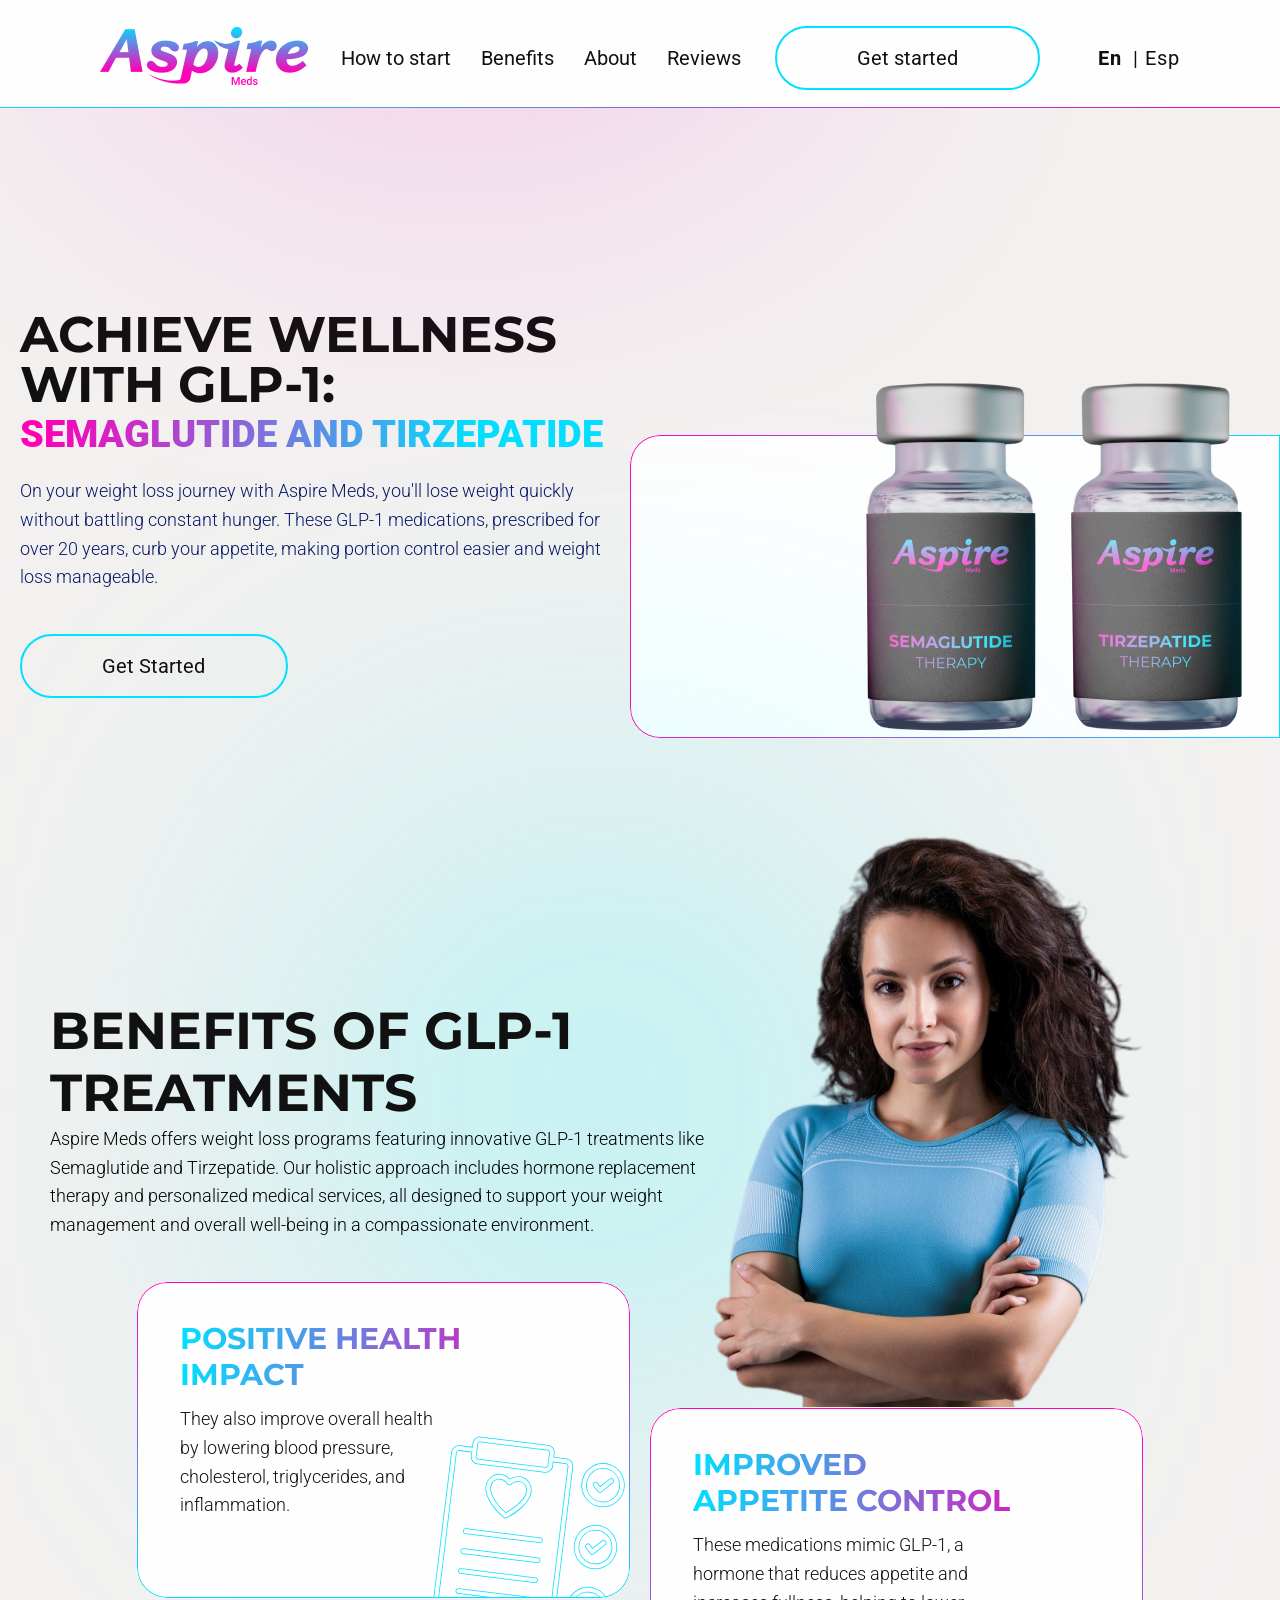
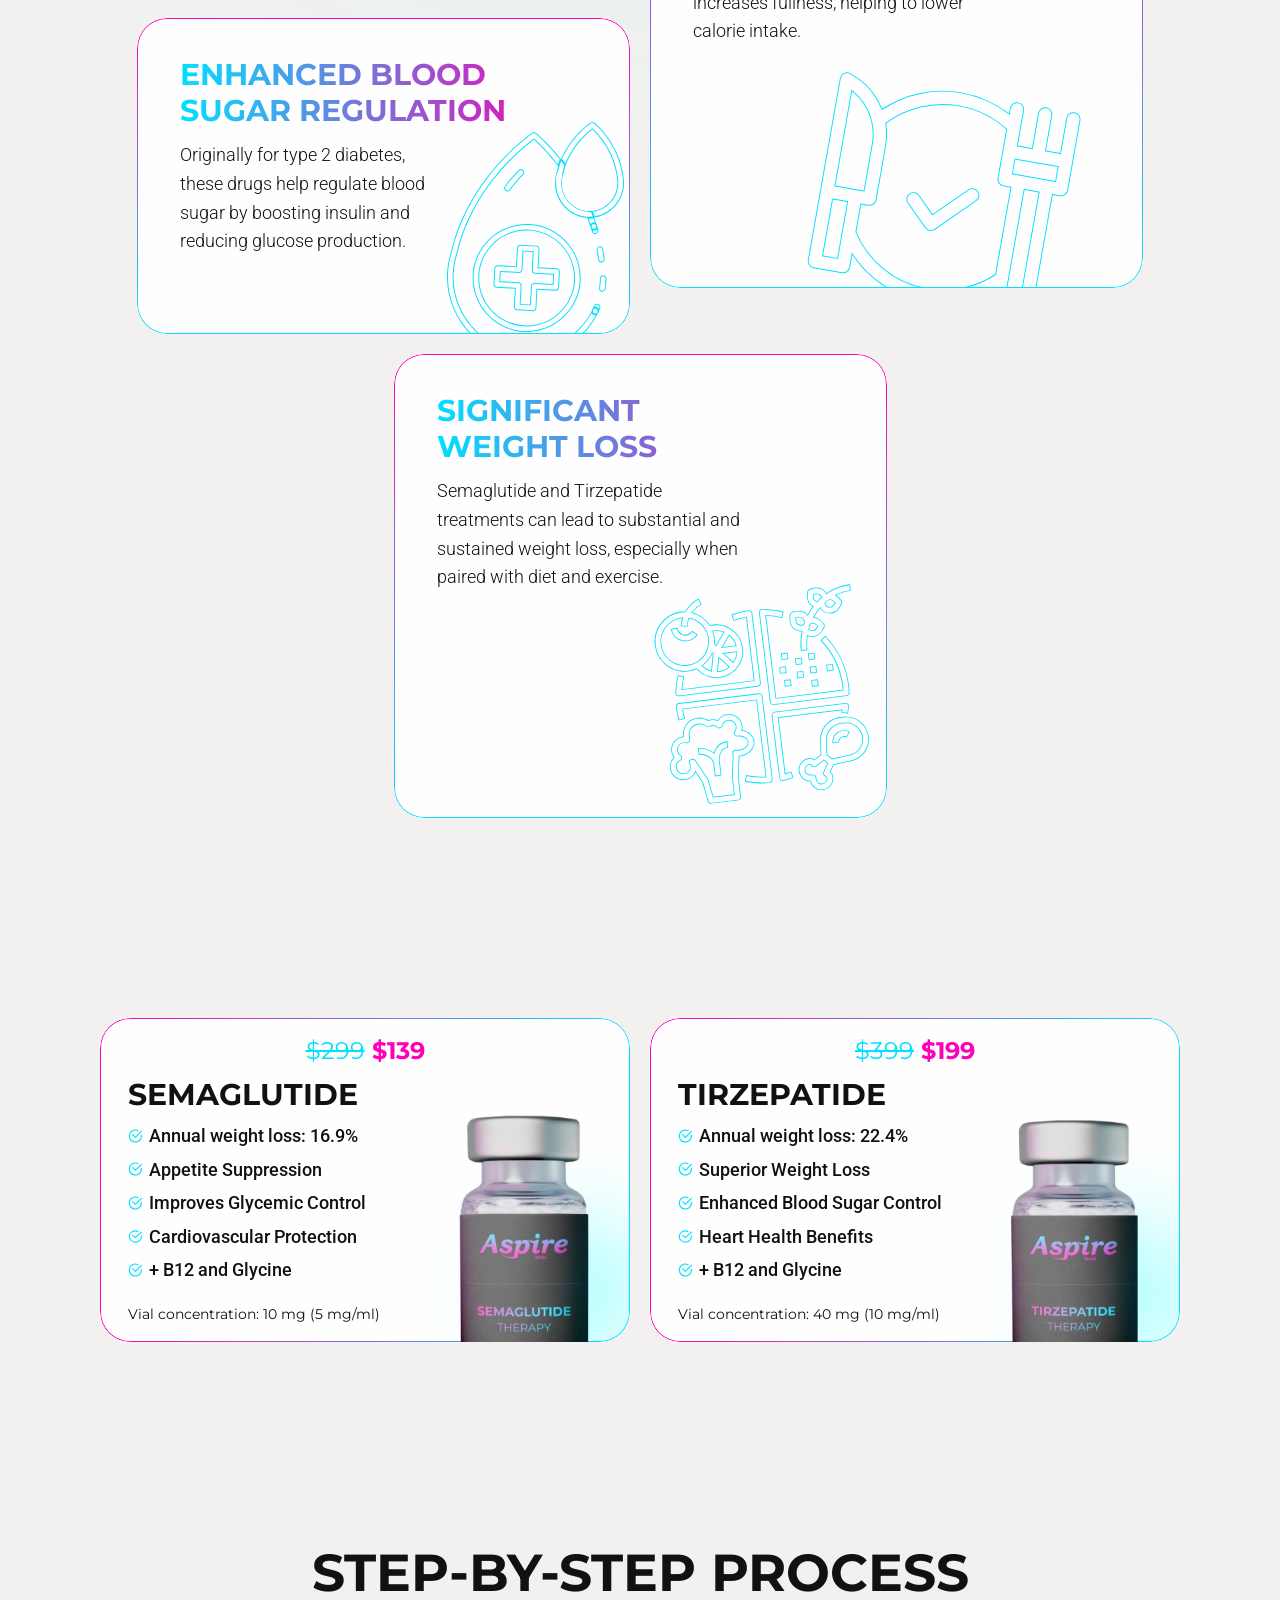
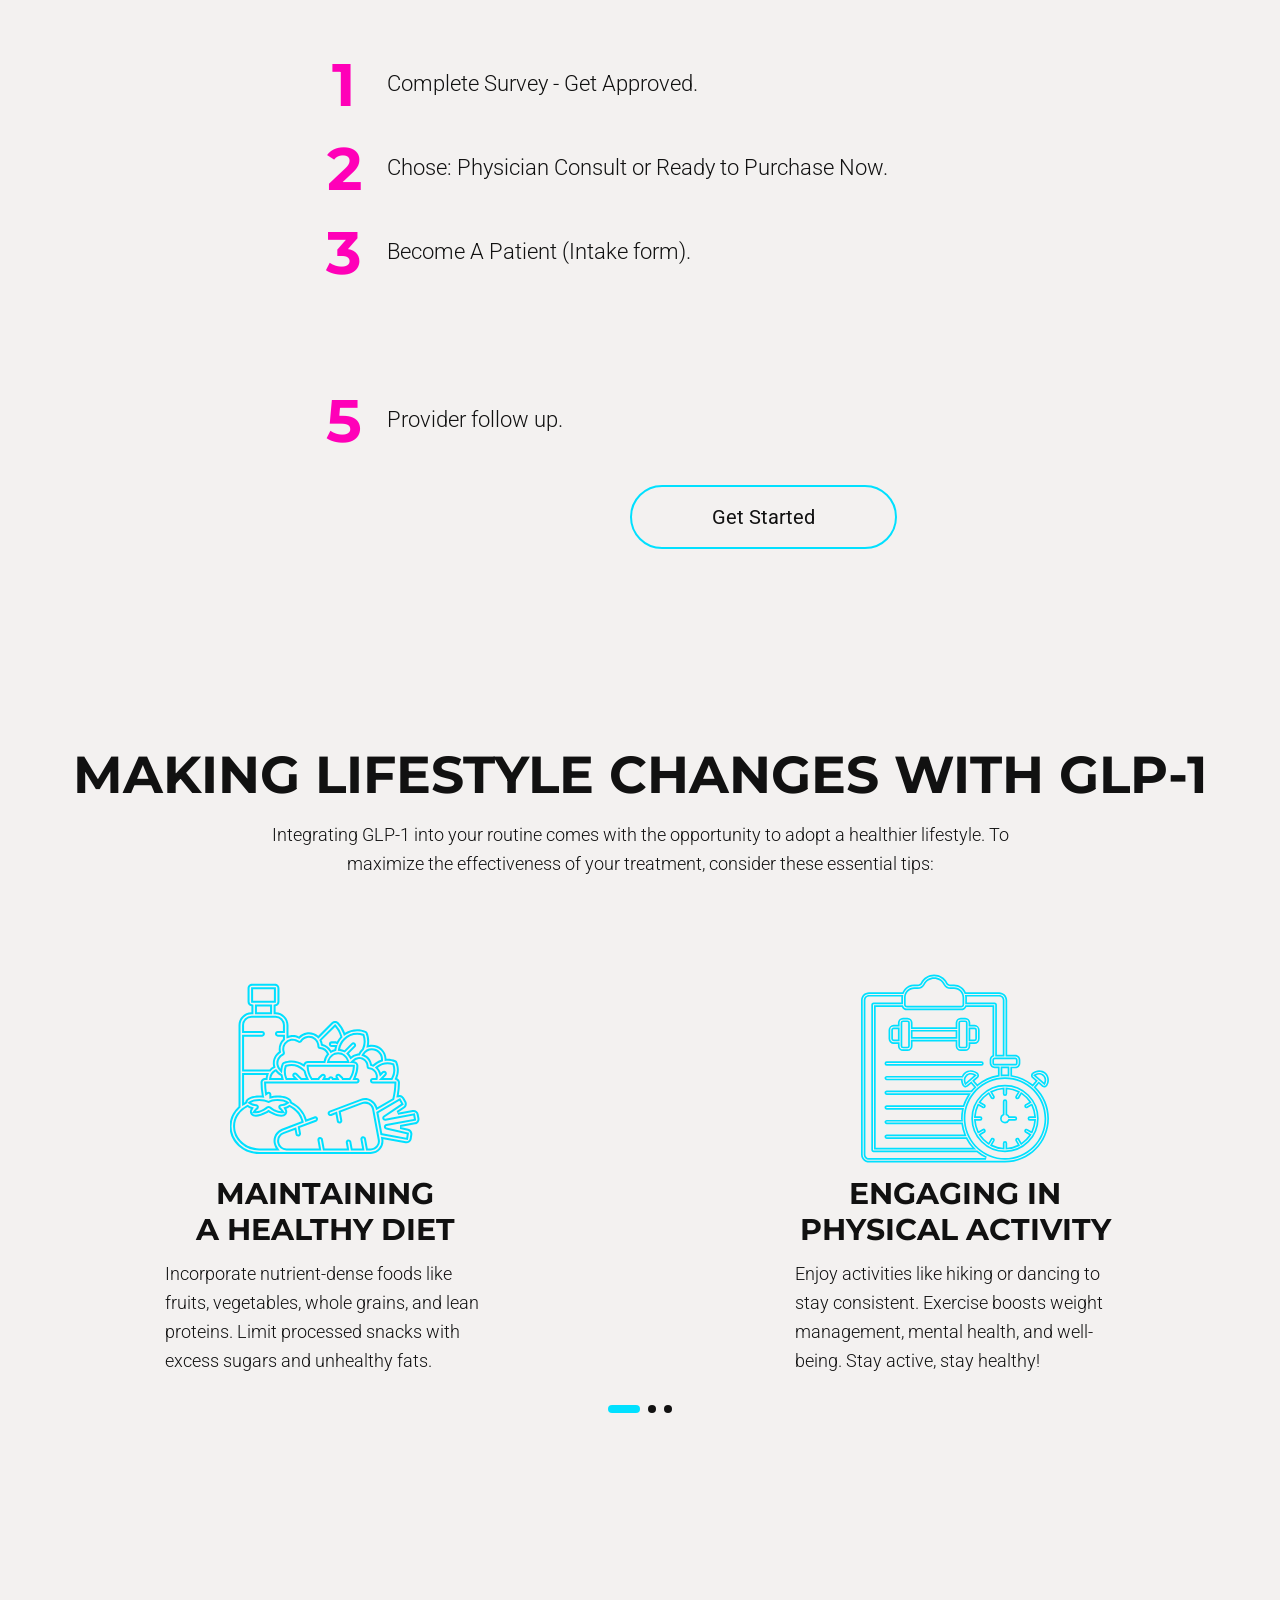
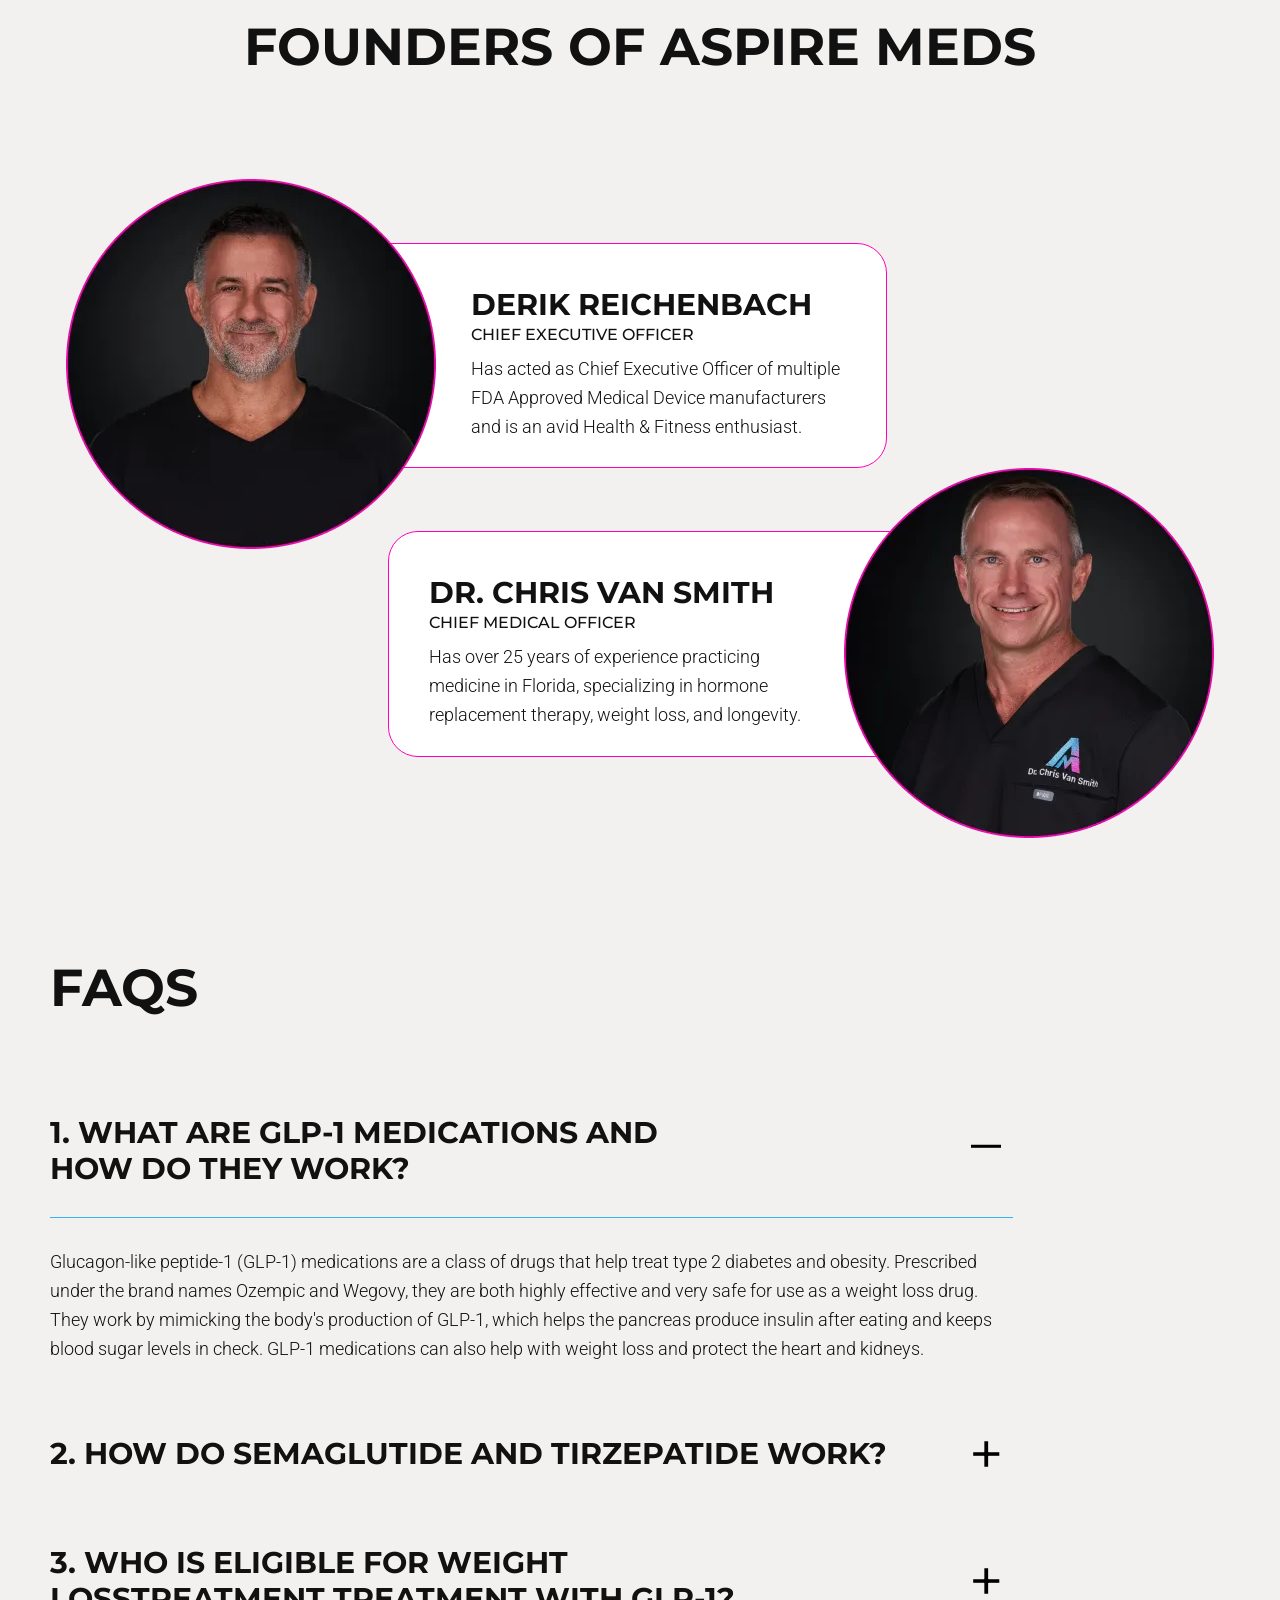
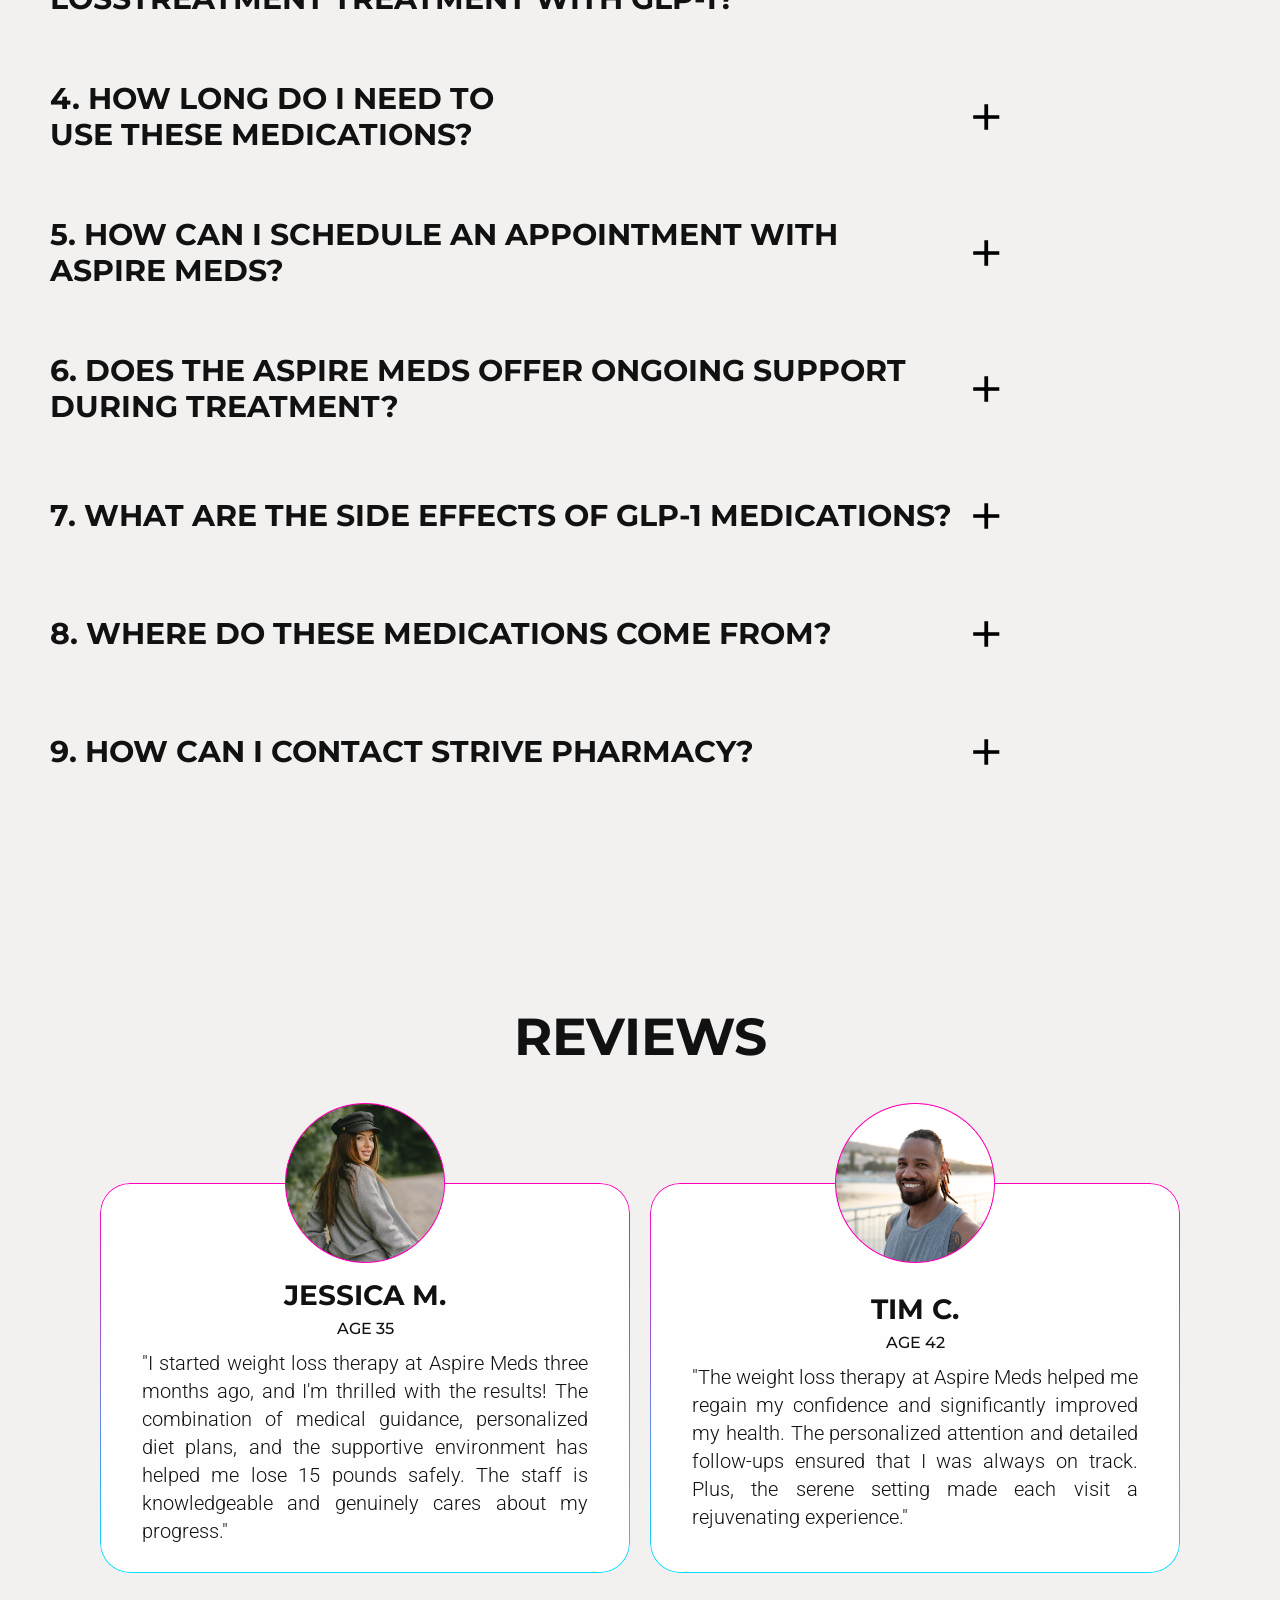
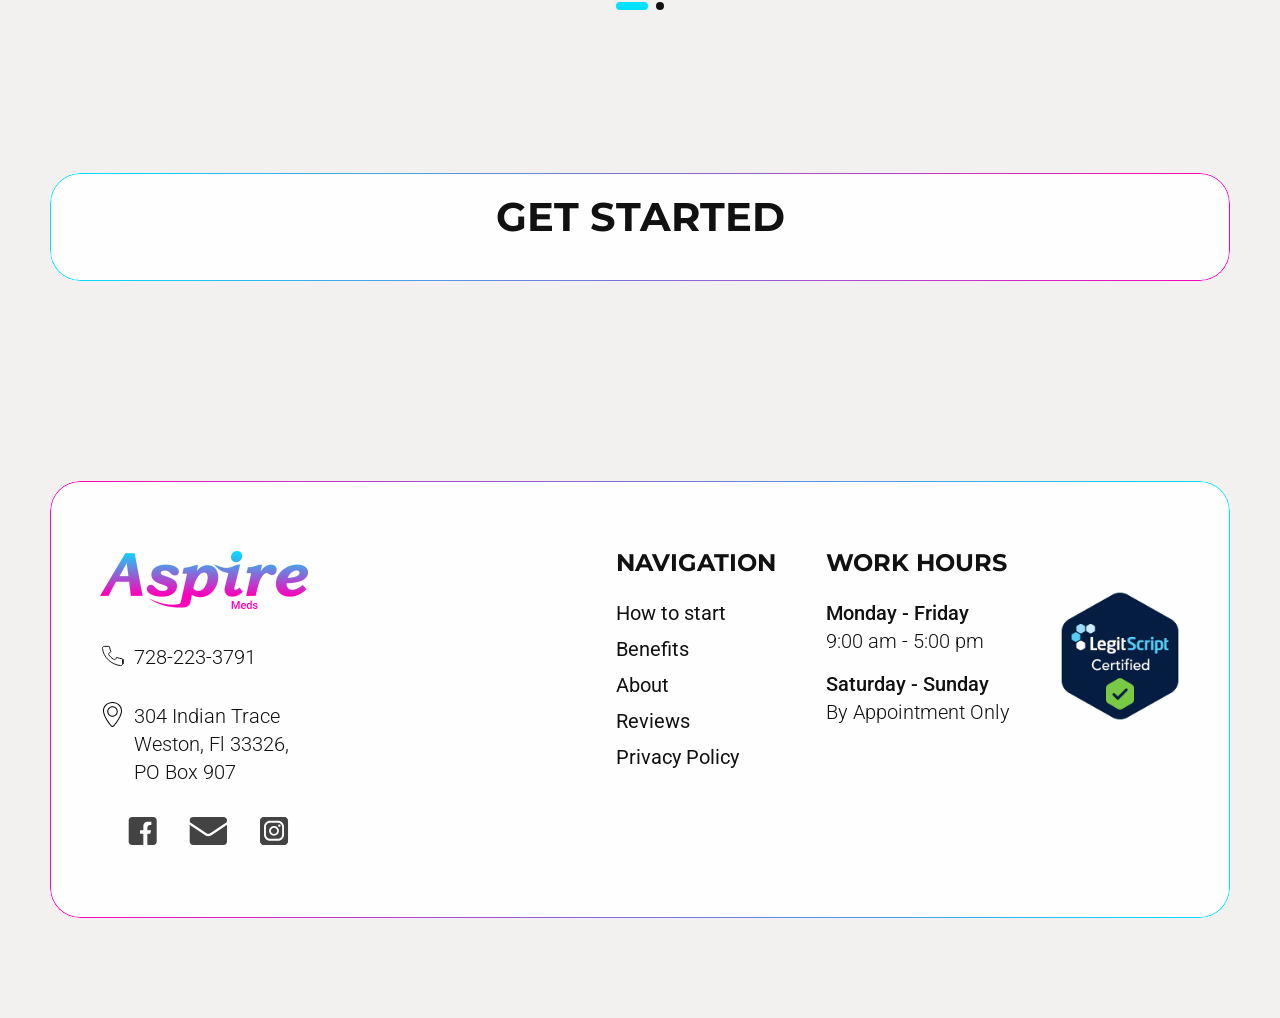
==== index.html @ 6696183b "Initial commit: Add medical consultation website project" ====
<!DOCTYPE html>
<html lang="en">
  <head>
    <meta charset="UTF-8" />

    <meta http-equiv="X-UA-Compatible" content="IE=edge" />
    <meta name="viewport" content="width=device-width, initial-scale=1.0" />

    <!-- Slider-swiper -->
    <link rel="stylesheet" href="https://cdn.jsdelivr.net/npm/swiper@9/swiper-bundle.min.css" />
    <link
      rel="stylesheet"
      href="https://cdn.jsdelivr.net/npm/bootstrap@4.0.0/dist/css/bootstrap.min.css"
      integrity="sha384-Gn5384xqQ1aoWXA+058RXPxPg6fy4IWvTNh0E263XmFcJlSAwiGgFAW/dAiS6JXm"
      crossorigin="anonymous"
    />
    <link href="https://unpkg.com/aos@2.3.1/dist/aos.css" rel="stylesheet" />
    <!-- Slider-swiper END -->
    <!-- FONTS -->
    <link rel="preconnect" href="https://fonts.googleapis.com" />
    <link rel="preconnect" href="https://fonts.gstatic.com" crossorigin />
    <link
      href="https://fonts.googleapis.com/css2?family=Montserrat:ital,wght@0,100..900;1,100..900&family=Roboto:ital,wght@0,100;0,300;0,400;0,500;0,700;0,900;1,100;1,300;1,400;1,500;1,700;1,900&display=swap"
      rel="stylesheet"
    />
    <!-- FONTS END -->
    <title>Aspire Meds - Home</title>
    <link rel="apple-touch-icon" sizes="180x180" href="img/global/favicon.png" />
    <link rel="apple-touch-icon" sizes="152x152" href="img/global/favicon.png" />
    <link rel="apple-touch-icon" sizes="120x120" href="img/global/favicon.png" />
    <link rel="apple-touch-icon" sizes="76x76" href="img/global/favicon.png" />
    <link rel="apple-touch-icon" sizes="57x57" href="img/global/favicon.png" />
    <link rel="icon" type="image/x-icon" href="img/global/favicon.png" />
    <link rel="stylesheet" href="css/index.css" />
    <!-- Meta Pixel Code -->
    <script>
      !(function (f, b, e, v, n, t, s) {
        if (f.fbq) return;
        n = f.fbq = function () {
          n.callMethod ? n.callMethod.apply(n, arguments) : n.queue.push(arguments);
        };
        if (!f._fbq) f._fbq = n;
        n.push = n;
        n.loaded = !0;
        n.version = '2.0';
        n.queue = [];
        t = b.createElement(e);
        t.async = !0;
        t.src = v;
        s = b.getElementsByTagName(e)[0];
        s.parentNode.insertBefore(t, s);
      })(window, document, 'script', 'https://connect.facebook.net/en_US/fbevents.js');
      fbq('init', '1148638723453215');
      fbq('track', 'PageView');
    </script>
    <noscript
      ><img
        height="1"
        width="1"
        style="display: none"
        src="https://www.facebook.com/tr?id=1148638723453215&ev=PageView&noscript=1"
    /></noscript>
    <!-- End Meta Pixel Code -->

    <!-- Google Tag Manager -->
    <script>
      (function (w, d, s, l, i) {
        w[l] = w[l] || [];
        w[l].push({ 'gtm.start': new Date().getTime(), event: 'gtm.js' });
        var f = d.getElementsByTagName(s)[0],
          j = d.createElement(s),
          dl = l != 'dataLayer' ? '&l=' + l : '';
        j.async = true;
        j.src = 'https://www.googletagmanager.com/gtm.js?id=' + i + dl;
        f.parentNode.insertBefore(j, f);
      })(window, document, 'script', 'dataLayer', 'GTM-KZGK3ZPL');
    </script>
    <!-- End Google Tag Manager -->
    <!-- Google tag (gtag.js) -->
    <script async src="https://www.googletagmanager.com/gtag/js?id=G-6KLLYF59NG"></script>
    <script>
      window.dataLayer = window.dataLayer || [];
      function gtag() {
        dataLayer.push(arguments);
      }
      gtag('js', new Date());

      gtag('config', 'G-6KLLYF59NG');
    </script>
    <script>
      var $wc_load = function (a) {
          return JSON.parse(JSON.stringify(a));
        },
        $wc_leads = $wc_leads || {
          doc: {
            url: $wc_load(document.URL),
            ref: $wc_load(document.referrer),
            search: $wc_load(location.search),
            hash: $wc_load(location.hash),
          },
        };
    </script>
    <script src="//s.ksrndkehqnwntyxlhgto.com/140256.js"></script>
  </head>
  <body>
    <!-- Google Tag Manager (noscript) -->
    <noscript
      ><iframe
        src="https://www.googletagmanager.com/ns.html?id=GTM-KZGK3ZPL"
        height="0"
        width="0"
        style="display: none; visibility: hidden"
      ></iframe
    ></noscript>
    <!-- End Google Tag Manager (noscript) -->
    <header class="header">
      <div class="header_wrapper mycontainer">
        <nav class="navbar">
          <a href="/" class="logo_wrapper">
            <img src="img/global/logo.png" alt="logo" class="main-logo logo-white" />
            <img src="img/global/logo.png" alt="logo" class="main-logo logo-hide logo-color" />
          </a>

          <ul class="navbar_menu">
            <li><a class="nav_elem" href="#howtostart">How to start</a></li>
            <li><a class="nav_elem" href="#benefits">Benefits</a></li>
            <li><a class="nav_elem" href="#about">About</a></li>
            <li><a class="nav_elem" href="#reviews">Reviews</a></li>
          </ul>
          <div class="header_button_pair">
            <a href="#contacts" class="main_button" onclick="scrollToSub()">Get started</a>
          </div>
          <div class="lang_selector" style="display: flex; align-items: center; margin-left: 20px">
            <span
              style="
                display: block;
                padding-left: 5px;
                text-decoration: none;
                font-size: 20px;
                font-style: normal;
                font-weight: 700;
                line-height: 140%;
                letter-spacing: 1px;
                color: var(--Charcoal-gray, #111);
                font-family: 'Roboto', sans-serif;
                margin-right: 6px;
              "
              >En</span
            >
            <a
              href="/esp/"
              style="
                display: block;
                padding-left: 5px;
                text-decoration: none;
                font-size: 20px;
                font-style: normal;
                font-weight: 400;
                line-height: 140%;
                letter-spacing: 1px;
                color: var(--Charcoal-gray, #111);
                font-family: 'Roboto', sans-serif;
              "
              >| Esp</a
            >
          </div>
          <div class="burger">
            <div class="burger_space" id="burger">
              <span class="stick"></span>
              <span class="stick"></span>
              <span class="stick"></span>
            </div>
          </div>
        </nav>
        <div class="popup" id="popup">
          <!-- <img src="img/main/mobbgmenu.png" alt="moblogo" class="mob_menu_bgimage" /> -->
          <div class="popup_textblock" id="popupSlide">
            <ul class="navbar_menu_mobile">
              <li>
                <a href="#howtostart" class="nav_elem_mobile">How to start</a>
              </li>
              <li>
                <a href="#benefits" class="nav_elem_mobile">Benefits</a>
              </li>
              <li><a href="#about" class="nav_elem_mobile">About</a></li>
              <li>
                <a href="#reviews" class="nav_elem_mobile">Reviews</a>
              </li>
              <li>
                <a href="/privacy-policy/" class="nav_elem_mobile">Privacy Policy</a>
              </li>
            </ul>
            <div class="header_button_pair mob_menu_buttons">
              <a href="#contacts" class="main_button mob_button mob_menu_button">Get started </a>
            </div>
            <div
              class="lang_selector_mobile"
              style="
                display: flex;
                align-items: center;
                width: 100%;
                justify-content: center;
                text-align: center;
                margin-top: 30px;
                margin-bottom: 30px;
              "
            >
              <span
                style="
                  display: block;
                  padding-left: 5px;
                  text-decoration: none;
                  font-size: 24px;
                  font-style: normal;
                  font-weight: 700;
                  line-height: 140%;
                  letter-spacing: 1px;
                  color: var(--Charcoal-gray, #111);
                  font-family: 'Roboto', sans-serif;
                  margin-right: 6px;
                "
                >En</span
              >
              <a
                href="/esp/"
                style="
                  display: block;
                  padding-left: 5px;
                  text-decoration: none;
                  font-size: 24px;
                  font-style: normal;
                  font-weight: 400;
                  line-height: 140%;
                  letter-spacing: 1px;
                  color: var(--Charcoal-gray, #111);
                  font-family: 'Roboto', sans-serif;
                "
                >| Esp</a
              >
            </div>
          </div>
        </div>
      </div>
    </header>
    <section class="main">
      <div class="main_wrapper">
        <div class="deco-wrapper" data-aos="fade-left" data-aos-duration="1000"></div>
        <div class="gradient5"></div>
        <div class="main_text_content" data-aos="fade-right" data-aos-duration="1000">
          <h1>Achieve Wellness with GLP-1:</h1>
          <p class="main_subtitle">Semaglutide and Tirzepatide</p>
          <p class="main_text">
            On your weight loss journey with Aspire Meds, you'll lose weight quickly without
            battling constant hunger. These GLP-1 medications, prescribed for over 20 years, curb
            your appetite, making portion control easier and weight loss manageable.
          </p>
          <a href="#contacts" class="main_button main_item_button">Get Started</a>
        </div>
        <div class="main_images_content" data-aos="fade-down" data-aos-duration="1000">
          <div class="bottle_price_wrapper">
            <p class="bottle_text" id="numone">FROM</p>
            <p class="bottle_price" id="numone">$139/mo</p>
            <img src="img/main/sema.png" alt="semaglutide" class="bottle_img" />
          </div>
          <div class="bottle_price_wrapper">
            <p class="bottle_text" id="numtwo">FROM</p>
            <p class="bottle_price" id="numtwo">$199/mo</p>
            <img src="img/main/terza.png" alt="terzapitide" class="bottle_img" />
          </div>
          <!-- <div class="bottle_price_wrapper">
            <p class="bottle_text" id="numthree">FROM</p>
            <p class="bottle_price" id="numthree">$599/mo</p>
            <img src="img/main/reta.png" alt="retatrutide" class="bottle_img" />
          </div> -->
        </div>
        <p class="main-text_mob">
          With Aspire Meds, lose weight fast without constant hunger. These trusted GLP-1
          medications curb appetite, making portion control and weight loss easier.
        </p>
        <a href="#contacts" class="main_button button_on_mobile">Get Started</a>
      </div>
    </section>
    <section class="benefits" id="benefits">
      <div class="gradient1"></div>
      <div class="benefits_wrapper">
        <div class="titles_wrapper">
          <p class="section_title">Benefits of GLP-1 Treatments</p>
          <p class="benefits_subtitle">
            Aspire Meds offers weight loss programs featuring innovative GLP-1 treatments like
            Semaglutide and Tirzepatide. Our holistic approach includes hormone replacement therapy
            and personalized medical services, all designed to support your weight management and
            overall well-being in a compassionate environment.
          </p>
          <p class="benefits_subtitle mob_subt">
            Aspire Meds offers weight loss programs with GLP-1 treatments like Semaglutide. We
            provide hormone therapy and personalized care to support your health and well-being.
          </p>
        </div>
        <div class="benefits_columns_wrapper">
          <div class="benefits_item_wrapper">
            <div class="benefits_item" data-aos="fade-right" style="z-index: 0">
              <p class="benefits_item_title">Positive Health Impact</p>
              <p class="benefits_item_text">
                They also improve overall health by lowering blood pressure, cholesterol,
                triglycerides, and inflammation.
              </p>
              <img src="img/benefits/3.svg" alt="" class="benefits_item_image b_fst_img" />
            </div>
            <div class="benefits_item_wrapper" data-aos="fade-right">
              <div class="benefits_item item_two">
                <p class="benefits_item_title">Enhanced Blood Sugar Regulation</p>
                <p class="benefits_item_text">
                  Originally for type 2 diabetes, these drugs help regulate blood sugar by boosting
                  insulin and reducing glucose production.
                </p>
                <img src="img/benefits/4.svg" alt="" class="benefits_item_image b_snd_img" />
              </div>
            </div>
          </div>
          <div class="benefits_item_wrapper" data-aos="fade-up">
            <img src="img/benefits/woman.png" alt="woman" class="benefits_woman three_woman" />
            <div class="benefits_item item_three">
              <p class="benefits_item_title">
                Improved<br />
                Appetite Control
              </p>
              <p class="benefits_item_text text_three">
                These medications mimic GLP-1, a hormone that reduces appetite and increases
                fullness, helping to lower calorie intake.
              </p>
              <img src="img/benefits/1.svg" alt="" class="benefits_item_image b_trd_img" />
            </div>
          </div>
          <div class="benefits_item_wrapper item_four_wrapper" data-aos="fade-left">
            <img src="img/benefits/woman.png" alt="woman" class="benefits_woman four_woman" />
            <div class="benefits_item item_four">
              <p class="benefits_item_title">
                Significant<br />
                Weight Loss
              </p>
              <p class="benefits_item_text text_four">
                Semaglutide and Tirzepatide treatments can lead to substantial and sustained weight
                loss, especially when paired with diet and exercise.
              </p>
              <img src="img/benefits/2.svg" alt="" class="benefits_item_image b_fth_img" />
            </div>
          </div>
        </div>
        <div class="swiper mySwiper2">
          <div class="swiper-wrapper">
            <div class="swiper-slide b_slide">
              <div class="benefits_item">
                <p class="benefits_item_title">Positive Health Impact</p>
                <p class="benefits_item_text">
                  They also improve overall health by lowering blood pressure, cholesterol,
                  triglycerides, and inflammation.
                </p>
                <img src="img/benefits/3.svg" alt="" class="benefits_item_image b_fst_img" />
              </div>
            </div>
            <div class="swiper-slide b_slide">
              <div class="benefits_item_wrapper">
                <div class="benefits_item item_two">
                  <p class="benefits_item_title">Enhanced Blood Sugar Regulation</p>
                  <p class="benefits_item_text">
                    Originally for type 2 diabetes, these drugs help regulate blood sugar by
                    boosting insulin and reducing glucose production.
                  </p>
                  <img src="img/benefits/4.svg" alt="" class="benefits_item_image b_snd_img" />
                </div>
              </div>
            </div>
            <div class="swiper-slide b_slide">
              <div class="benefits_item_wrapper">
                <div class="benefits_item item_three">
                  <p class="benefits_item_title">
                    Improved<br />
                    Appetite Control
                  </p>
                  <p class="benefits_item_text text_three">
                    These medications mimic GLP-1, a hormone that reduces appetite and increases
                    fullness, helping to lower calorie intake.
                  </p>
                  <img src="img/benefits/1.svg" alt="" class="benefits_item_image b_trd_img" />
                </div>
              </div>
            </div>
            <div class="swiper-slide b_slide">
              <div class="benefits_item_wrapper item_four_wrapper">
                <img src="img/benefits/woman.png" alt="woman" class="benefits_woman" />
                <div class="benefits_item item_four">
                  <p class="benefits_item_title">
                    Significant<br />
                    Weight Loss
                  </p>
                  <p class="benefits_item_text text_four">
                    Semaglutide and Tirzepatide treatments can lead to substantial and sustained
                    weight loss, especially when paired with diet and exercise.
                  </p>
                  <img src="img/benefits/2.svg" alt="" class="benefits_item_image b_fth_img" />
                </div>
              </div>
            </div>
          </div>
        </div>
        <div class="swiper-pagination2"></div>
      </div>
    </section>
    <!-- <section class="comp" data-aos="fade-up">
      <div class="comp_wrapper">
        <div class="img_text_wrapper">
          <img src="img/comp/graphdesk.png" alt="graph" class="comp_img comp_desk-img" />
          <img src="img/comp/graphmob.png" alt="graph" class="comp_img comp_mob-img" />
          <div class="comp_texts">
            <p class="comp_title">Comparison of Average Annual Weight Loss by Peptide Therapy</p>
            <p class="comp_text">
              This chart shows the average annual weight loss percentages for three peptide
              therapies: Semaglutide, Tirzepatide, and Retatrutide. Retatrutide, a third-generation
              GLP-1 Triple Agonist, leads with a 26.9% body weight reduction, followed by
              Tirzepatide at 22.4%, and Semaglutide at 16.9%.
            </p>
          </div>
        </div>
      </div>
    </section> -->
    <section class="products" data-aos="fade-up">
      <div class="products_wrapper">
        <div class="swiper mySwiper3">
          <div class="swiper-wrapper">
            <div class="swiper-slide pr_slide">
              <div class="products_product">
                <div class="gradient_7"></div>
                <div class="sema_text_wrap desk_swrap">
                  <span class="sema_cross">$299</span><span class="sema_norm"> $139</span>
                </div>
                <p class="product_title">Semaglutide</p>
                <p class="product_vial mob_vial">Vial concentration: 10 mg (5 mg/ml)</p>
                <div class="product_benefits_wrapper">
                  <div class="product_benefit_item">
                    <img src="img/products/text-icon.svg" alt="icon" class="pr_icon" />
                    <p class="product_benefit_text">Annual weight loss: 16.9%</p>
                  </div>
                  <div class="product_benefit_item">
                    <img src="img/products/text-icon.svg" alt="icon" class="pr_icon" />
                    <p class="product_benefit_text">Appetite Suppression</p>
                  </div>
                  <div class="product_benefit_item">
                    <img src="img/products/text-icon.svg" alt="icon" class="pr_icon" />
                    <p class="product_benefit_text">Improves Glycemic Control</p>
                  </div>
                  <div class="product_benefit_item">
                    <img src="img/products/text-icon.svg" alt="icon" class="pr_icon" />
                    <p class="product_benefit_text">Cardiovascular Protection</p>
                  </div>
                  <div class="product_benefit_item">
                    <img src="img/products/text-icon.svg" alt="icon" class="pr_icon" />
                    <p class="product_benefit_text">+ B12 and Glycine</p>
                  </div>
                </div>
                <p class="product_vial desk_vial">Vial concentration: 10 mg (5 mg/ml)</p>
                <div class="sema_text_wrap mob_swrap">
                  <span class="sema_cross">$299</span><span class="sema_norm"> $139</span>
                </div>
                <div class="abs_img_text_wrap">
                  <p class="abs_img_text_wrap_text"></p>
                  <img
                    src="img/products/sema.png"
                    alt="semaglutide"
                    class="abs_img_text_wrap_img"
                  />

                  <img src="img/products/mob.png" alt="mob" class="pr_mob_img" />
                </div>
              </div>
            </div>
            <div class="swiper-slide pr_slide">
              <div class="products_product">
                <div class="gradient_7"></div>
                <div class="sema_text_wrap desk_swrap">
                  <span class="sema_cross">$399</span><span class="sema_norm"> $199</span>
                </div>
                <p class="product_title">Tirzepatide</p>
                <p class="product_vial mob_vial">Vial concentration: 40 mg (10 mg/ml)</p>
                <div class="product_benefits_wrapper">
                  <div class="product_benefit_item">
                    <img src="img/products/text-icon.svg" alt="icon" class="pr_icon" />
                    <p class="product_benefit_text">Annual weight loss: 22.4%</p>
                  </div>
                  <div class="product_benefit_item">
                    <img src="img/products/text-icon.svg" alt="icon" class="pr_icon" />
                    <p class="product_benefit_text">Superior Weight Loss</p>
                  </div>
                  <div class="product_benefit_item">
                    <img src="img/products/text-icon.svg" alt="icon" class="pr_icon" />
                    <p class="product_benefit_text">Enhanced Blood Sugar Control</p>
                  </div>
                  <div class="product_benefit_item">
                    <img src="img/products/text-icon.svg" alt="icon" class="pr_icon" />
                    <p class="product_benefit_text">Heart Health Benefits</p>
                  </div>
                  <div class="product_benefit_item">
                    <img src="img/products/text-icon.svg" alt="icon" class="pr_icon" />
                    <p class="product_benefit_text">+ B12 and Glycine</p>
                  </div>
                </div>
                <p class="product_vial desk_vial">Vial concentration: 40 mg (10 mg/ml)</p>
                <div class="sema_text_wrap mob_swrap">
                  <span class="sema_cross">$399</span><span class="sema_norm"> $199</span>
                </div>
                <div class="abs_img_text_wrap">
                  <p class="abs_img_text_wrap_text"></p>
                  <img
                    src="img/products/tirze.png"
                    alt="semaglutide"
                    class="abs_img_text_wrap_img"
                  />

                  <img src="img/products/mob.png" alt="mob" class="pr_mob_img" />
                </div>
              </div>
            </div>
            <!-- <div class="swiper-slide pr_slide">
              <div class="products_product">
                <div class="sema_text_wrap desk_swrap">
                  <span class="sema_cross"></span
                  ><span class="sema_norm blue_nrom">From $599/month </span>
                </div>
                <div class="gradient_7"></div>
                <p class="product_title">Retatrutide</p>
                <p class="product_vial mob_vial">4ml (8 mg/ml) - 4 months supply</p>
                <div class="product_benefits_wrapper">
                  <div class="product_benefit_item">
                    <img src="img/products/text-icon.svg" alt="icon" class="pr_icon" />
                    <p class="product_benefit_text">Annual weight loss: 26.9%</p>
                  </div>
                  <div class="product_benefit_item">
                    <img src="img/products/text-icon.svg" alt="icon" class="pr_icon" />
                    <p class="product_benefit_text">Ultimate Weight Loss</p>
                  </div>
                  <div class="product_benefit_item">
                    <img src="img/products/text-icon.svg" alt="icon" class="pr_icon" />
                    <p class="product_benefit_text">Blood Sugar Control</p>
                  </div>
                  <div class="product_benefit_item">
                    <img src="img/products/text-icon.svg" alt="icon" class="pr_icon" />
                    <p class="product_benefit_text">Heart Health Support</p>
                  </div>
                  <div class="product_benefit_item">
                    <img src="img/products/text-icon.svg" alt="icon" class="pr_icon" />
                    <p class="product_benefit_text">Simplified Treatment Plan</p>
                  </div>
                </div>
                <p class="product_vial desk_vial">4ml (8 mg/ml) - 4 months supply</p>
                <div class="sema_text_wrap mob_swrap">
                  <span class="sema_cross"></span
                  ><span class="sema_norm blue_nrom">From $599/month</span>
                </div>
                <div class="abs_img_text_wrap">
                  <p class="abs_img_text_wrap_text"></p>
                  <img
                    src="img/products/reta.png"
                    alt="semaglutide"
                    class="abs_img_text_wrap_img"
                  />

                  <img src="img/products/mob.png" alt="mob" class="pr_mob_img" />
                </div>
              </div>
            </div> -->
          </div>
        </div>
      </div>
      <div class="swiper-pagination3"></div>
    </section>
    <section class="steps" id="howtostart">
      <div class="steps_wrapper">
        <p class="steps_title">Step-by-step process</p>
        <div class="steps_content_wrapper">
          <img src="img/steps/mainstep.png" alt="woman" class="steps_img" />
          <div class="steps_steps">
            <div class="steps_step-step" data-aos="fade-left" data-aos-duration="500">
              <p class="steps_step_number">1</p>
              <p class="steps_step_text">Complete Survey - Get Approved.</p>
            </div>
            <div
              class="steps_step-step"
              data-aos="fade-left"
              data-aos-duration="500"
              data-aos-delay="200"
            >
              <p class="steps_step_number">2</p>
              <p class="steps_step_text">Chose: Physician Consult or Ready to Purchase Now.</p>
            </div>
            <div
              class="steps_step-step"
              data-aos="fade-left"
              data-aos-duration="500"
              data-aos-delay="400"
            >
              <p class="steps_step_number">3</p>
              <p class="steps_step_text desk_step_text">Become A Patient (Intake form).</p>

              <p class="steps_step_text mob_step_text">Become A Patient (Intake form).</p>
            </div>
            <div
              class="steps_step-step"
              data-aos="fade-left"
              data-aos-duration="500"
              data-aos-delay="600"
            >
              <p class="steps_step_number">4</p>
              <p class="steps_step_text">
                Receive medications to your door in as little as 3 days.
              </p>
            </div>
            <div
              class="steps_step-step"
              data-aos="fade-left"
              data-aos-duration="500"
              data-aos-delay="800"
            >
              <p class="steps_step_number">5</p>
              <p class="steps_step_text">Provider follow up.</p>
            </div>
            <a href="#contacts" class="main_button steps_button">Get Started</a>
          </div>
        </div>
      </div>
    </section>
    <section class="changes" id="about" data-aos="fade-up">
      <div class="changes_wrapper">
        <p class="changes_title">Making Lifestyle Changes with GLP-1</p>
        <p class="changes_subtitle">
          Integrating GLP-1 into your routine comes with the opportunity to adopt a healthier
          lifestyle. To maximize the effectiveness of your treatment, consider these essential tips:
        </p>
        <div class="changes_content">
          <div class="swiper mySwiper4">
            <div class="swiper-wrapper">
              <div class="swiper-slide ch_slide">
                <div class="changes_content_item">
                  <img src="img/changes/1.svg" alt="icon" class="changes_content_image" />
                  <p class="changes_content_title">Maintaining <br />a Healthy Diet</p>
                  <p class="changes_content_text">
                    Incorporate nutrient-dense foods like fruits, vegetables, whole grains, and lean
                    proteins. Limit processed snacks with excess sugars and unhealthy fats.
                  </p>
                </div>
              </div>
              <div class="swiper-slide ch_slide">
                <div class="changes_content_item">
                  <img src="img/changes/2.svg" alt="icon" class="changes_content_image" />
                  <p class="changes_content_title">
                    Engaging in<br />
                    Physical Activity
                  </p>
                  <p class="changes_content_text">
                    Enjoy activities like hiking or dancing to stay consistent. Exercise boosts
                    weight management, mental health, and well-being. Stay active, stay healthy!
                  </p>
                </div>
              </div>
              <div class="swiper-slide ch_slide">
                <div class="changes_content_item">
                  <img src="img/changes/3.svg" alt="icon" class="changes_content_image" />
                  <p class="changes_content_title">Ensuring Quality Sleep</p>
                  <p class="changes_content_text">
                    Quality sleep aids weight loss. Aim for 7-9 hours nightly to support health and
                    recovery. Poor sleep links to weight gain, so prioritize rest.
                  </p>
                </div>
              </div>
              <div class="swiper-slide ch_slide">
                <div class="changes_content_item">
                  <img src="img/changes/4.svg" alt="icon" class="changes_content_image" />
                  <p class="changes_content_title">Maintaining<br />a Positive Mindset</p>
                  <p class="changes_content_text">
                    Weight loss has challenges, but a positive mindset helps. Be kind to yourself
                    and celebrate small successes along the way.
                  </p>
                </div>
              </div>
            </div>
          </div>
        </div>
        <div class="swiper-pagination4"></div>
      </div>
    </section>
    <section class="found">
      <div class="gradient2"></div>
      <div class="gradient3"></div>
      <div class="found_wrapper">
        <p class="found_title">Founders of Aspire Meds</p>
        <div class="found_content">
          <div class="founder_item" data-aos="fade-right">
            <img src="img/founders/DDR.webp" alt="founder" class="founder_img" />
            <p class="founder_name">Derik Reichenbach</p>
            <p class="founder_position">Chief Executive Officer</p>
            <p class="founder_text">
              Has acted as Chief Executive Officer of multiple FDA Approved Medical Device
              manufacturers and is an avid Health & Fitness enthusiast.
            </p>
          </div>
          <div class="founder_item f_right_item" data-aos="fade-left">
            <img src="img/founders/CVS.webp" alt="founder" class="founder_img right_image" />
            <p class="founder_name">Dr. Chris Van Smith</p>
            <p class="founder_position">Chief Medical Officer</p>
            <p class="founder_text">
              Has over 25 years of experience practicing medicine in Florida, specializing in
              hormone replacement therapy, weight loss, and longevity.
            </p>
          </div>
        </div>
      </div>
    </section>
    <section class="faq" id="faq">
      <div class="faq_wrapper">
        <p class="faq_title" data-aos="fade-down">FAQs</p>
        <img src="img/faq/am.png" alt="woman" class="faq_img" data-aos="fade-left" />
        <div class="faq-item" id="faq1">
          <div class="question-wrapper" id="faq-click" onclick="toggleAnswer('faq1')">
            <h3 class="question">
              1. What are GLP-1 medications and <br />
              how do they work?
            </h3>
            <div class="circle-wrapper">
              <span class="plus-minus-icon">+</span>
            </div>
          </div>
          <div class="answer-wrapper">
            <div class="separator"></div>
            <p class="answer">
              Glucagon-like peptide-1 (GLP-1) medications are a class of drugs that help treat type
              2 diabetes and obesity. Prescribed under the brand names Ozempic and Wegovy, they are
              both highly effective and very safe for use as a weight loss drug. They work by
              mimicking the body's production of GLP-1, which helps the pancreas produce insulin
              after eating and keeps blood sugar levels in check. GLP-1 medications can also help
              with weight loss and protect the heart and kidneys.
            </p>
          </div>
        </div>

        <div class="faq-item" id="faq2">
          <div class="question-wrapper" onclick="toggleAnswer('faq2')">
            <h3 class="question">2. How do Semaglutide and Tirzepatide work?</h3>
            <div class="circle-wrapper">
              <span class="plus-minus-icon">+</span>
            </div>
          </div>
          <div class="answer-wrapper">
            <div class="separator"></div>
            <p class="answer">
              These medications work by mimicking a hormone that targets areas of the brain involved
              in appetite regulation, thereby reducing hunger and helping you eat less food. They
              also slow gastric emptying, which helps you feel fuller for longer.
            </p>
          </div>
        </div>

        <div class="faq-item" id="faq3">
          <div class="question-wrapper" onclick="toggleAnswer('faq3')">
            <h3 class="question">
              3. Who is eligible for weight<br />
              losstreatment treatment with GLP-1?
            </h3>
            <div class="circle-wrapper">
              <span class="plus-minus-icon">+</span>
            </div>
          </div>
          <div class="answer-wrapper">
            <div class="separator"></div>
            <p class="answer">
              These treatments are suitable for adults who are overweight or obese and have
              weight-related medical problems or for those who are unable to lose weight through
              diet and exercise alone. A consultation with a healthcare provider can determine if
              these medications are right for you.
            </p>
          </div>
        </div>

        <div class="faq-item" id="faq4">
          <div class="question-wrapper" onclick="toggleAnswer('faq4')">
            <h3 class="question">4. How long do I need to<br />use these medications?</h3>
            <div class="circle-wrapper">
              <span class="plus-minus-icon">+</span>
            </div>
          </div>
          <div class="answer-wrapper">
            <div class="separator"></div>
            <p class="answer">
              The duration of treatment will depend on your specific health goals, response to the
              medication, and the guidance of your healthcare provider. Some patients might use
              these treatments long-term under medical supervision.
            </p>
          </div>
        </div>
        <div class="faq-item" id="faq5">
          <div class="question-wrapper" onclick="toggleAnswer('faq5')">
            <h3 class="question">
              5. How can I schedule an appointment with<br />
              Aspire Meds?
            </h3>
            <div class="circle-wrapper">
              <span class="plus-minus-icon">+</span>
            </div>
          </div>
          <div class="answer-wrapper">
            <div class="separator"></div>
            <p class="answer">
              To schedule an appointment, simply fill out the form on our website and follow the
              steps outlined there. Alternatively, you can call or text us directly (you can find
              our contact details in the section below), and our team will be happy to assist you.
            </p>
          </div>
        </div>
        <div class="faq-item" id="faq6">
          <div class="question-wrapper" onclick="toggleAnswer('faq6')">
            <h3 class="question">
              6. Does the Aspire Meds offer ongoing support<br />
              during treatment?
            </h3>
            <div class="circle-wrapper">
              <span class="plus-minus-icon">+</span>
            </div>
          </div>
          <div class="answer-wrapper">
            <div class="separator"></div>
            <p class="answer">
              Yes, our clinic provides ongoing support and monitoring throughout your treatment. We
              offer nutritional counseling, lifestyle advice, and regular check-ups to help you
              achieve and maintain your weight loss goals.
            </p>
          </div>
        </div>
        <div class="faq-item" id="faq7">
          <div class="question-wrapper" onclick="toggleAnswer('faq7')">
            <h3 class="question">7. What are the side effects of GLP-1 medications?</h3>
            <div class="circle-wrapper">
              <span class="plus-minus-icon">+</span>
            </div>
          </div>
          <div class="answer-wrapper">
            <div class="separator"></div>
            <p class="answer">
              Some patients may experience temporary injection site redness or irritation, nausea,
              vomiting, diarrhea, constipation, bloating, and stomach cramps. These are usually mild
              and temporary but can make it difficult to continue taking the medication. If you
              experience any of these issues and are uncomfortable, please contact our physician
              immediately.
            </p>
          </div>
        </div>
        <div class="faq-item" id="faq8">
          <div class="question-wrapper" onclick="toggleAnswer('faq8')">
            <h3 class="question">8. Where do these medications come from?</h3>
            <div class="circle-wrapper">
              <span class="plus-minus-icon">+</span>
            </div>
          </div>
          <div class="answer-wrapper">
            <div class="separator"></div>
            <p class="answer">
              Aspire Meds has contracted with a national compounding pharmacy that sources all raw
              materials and formulates all products in the USA. All medications are third party
              tested at a level above industry standards to ensure we are delivering the highest
              quality, most pure products on the market.
            </p>
          </div>
        </div>
        <div class="faq-item" id="faq9">
          <div class="question-wrapper" onclick="toggleAnswer('faq9')">
            <h3 class="question">9. How can I contact Strive Pharmacy?</h3>
            <div class="circle-wrapper">
              <span class="plus-minus-icon">+</span>
            </div>
          </div>
          <div class="answer-wrapper">
            <div class="separator"></div>
            <p class="answer">
              You can reach Strive Pharmacy at:<br />
              Phone: 813-644-7700<br />
              Address: 3906 Cragmont Dr, Tampa, FL 33619
            </p>
          </div>
        </div>
      </div>
    </section>

    <section class="reviews" id="reviews" data-aos="fade-up">
      <div class="reviews_wrapper">
        <h2 class="reviews_title">Reviews</h2>
        <div class="reviews_items-wrapper">
          <div class="swiper mySwiper">
            <div class="swiper-wrapper">
              <div class="swiper-slide">
                <div class="reviews_item">
                  <img src="img/reviews/1.png" alt="jessica" class="reviews_item_img" />
                  <p class="reviews_item_name">Jessica M.</p>
                  <p class="reviews_item_age">age 35</p>
                  <p class="reviews_item_text">
                    "I started weight loss therapy at Aspire Meds three months ago, and I'm thrilled
                    with the results! The combination of medical guidance, personalized diet plans,
                    and the supportive environment has helped me lose 15 pounds safely. The staff is
                    knowledgeable and genuinely cares about my progress."
                  </p>
                </div>
              </div>
              <div class="swiper-slide">
                <div class="reviews_item">
                  <img src="img/reviews/2.png" alt="jessica" class="reviews_item_img" />
                  <p class="reviews_item_name">Tim C.</p>
                  <p class="reviews_item_age">age 42</p>
                  <p class="reviews_item_text">
                    "The weight loss therapy at Aspire Meds helped me regain my confidence and
                    significantly improved my health. The personalized attention and detailed
                    follow-ups ensured that I was always on track. Plus, the serene setting made
                    each visit a rejuvenating experience."
                  </p>
                </div>
              </div>
              <div class="swiper-slide">
                <div class="reviews_item">
                  <img src="img/reviews/3.png" alt="jessica" class="reviews_item_img" />
                  <p class="reviews_item_name">Cessy F.</p>
                  <p class="reviews_item_age">age 51</p>
                  <p class="reviews_item_text">
                    "After trying numerous diets and fitness programs, I turned to Aspire Meds's
                    weight loss therapy. It's been a game-changer. The doctors provided a treatment
                    plan that was easy to follow and incredibly effective. I've not only lost weight
                    but maintained it, thanks to their ongoing support and advice."
                  </p>
                </div>
              </div>
            </div>
          </div>
          <div class="swiper-pagination"></div>
        </div>
      </div>
    </section>
    <section class="cta" data-aos="fade-up" id="contacts">
      <div class="cta_wrapper">
        <p class="cta_title">Get started</p>
        <script
          type="text/javascript"
          src="https://form.jotform.com/jsform/242760911105348"
        ></script>
      </div>
    </section>

    <footer>
      <div class="footer_wrapper">
        <div class="footer_info">
          <a href="#"><img src="img/global/logo.png" alt="logo" class="footer-logo" /></a>
          <a href="tel:728-223-3791" class="footer_phone_wrapper desk_f">
            <img src="img/footer/phone.svg" alt="phone" class="footer_phone_icon" />
            <span class="footer_phone_number">728-223-3791</span>
          </a>
          <p class="footer_phone_wrapper desk_f">
            <img src="img/footer/loc.svg" alt="location" class="footer_phone_icon" />
            <span class="footer_phone_number">304 Indian Trace Weston, Fl 33326, PO Box 907</span>
          </p>
          <div class="footer_icons_wrapper">
            <a
              href="https://www.facebook.com/profile.php?id=61566299494639"
              target="_blank"
              class="footer-icon_link"
            >
              <img src="img/footer/fb.svg" alt="icon" class="footer-icon_icon" />
            </a>
            <a href="mailto:info@aspiremedsonline.com" class="footer-icon_link">
              <img src="img/footer/mail.svg" alt="icon" class="footer-icon_icon" />
            </a>
            <a
              href="https://www.instagram.com/aspiremeds?igsh=cmh6dTg0Mm0wYmg3"
              target="_blank"
              class="footer-icon_link"
            >
              <img src="img/footer/inst.svg" alt="icon" class="footer-icon_icon" />
            </a>
          </div>
        </div>
        <div class="footer_navigation">
          <p class="footer_navigation_title">Navigation</p>

          <a href="#howtostart" class="footer_navigation_link">How to start</a>
          <a href="#benefits" class="footer_navigation_link">Benefits</a>
          <a href="#about" class="footer_navigation_link">About</a>
          <a href="#reviews" class="footer_navigation_link">Reviews</a>
          <a href="/privacy-policy/" class="footer_navigation_link">Privacy Policy</a>
        </div>
        <div class="footer_hours">
          <p class="footer_navigation_title">Work hours</p>
          <p class="footer_h_day">Monday - Friday</p>
          <p class="footer_h_hours">9:00 am - 5:00 pm</p>
          <p class="footer_h_day">Saturday - Sunday</p>
          <p class="footer_h_hours">By Appointment Only</p>
          <a href="tel:728-223-3791" class="footer_phone_wrapper mob_f">
            <img src="img/footer/phone.svg" alt="phone" class="footer_phone_icon" />
            <span class="footer_phone_number">728-223-3791</span>
          </a>
        </div>
        <div class="footer_pharm">
          <a
            href="https://www.legitscript.com/websites/?checker_keywords=aspiremedsonline.com"
            target="_blank"
            class="img-link-ll"
            ><img src="img/global/leg.png" class="img-link-sc" alt="legitscript"
          /></a>
        </div>
      </div>
    </footer>

    <script
      src="https://code.jquery.com/jquery-3.3.1.slim.min.js"
      integrity="sha384-q8i/X+965DzO0rT7abK41JStQIAqVgRVzpbzo5smXKp4YfRvH+8abtTE1Pi6jizo"
      crossorigin="anonymous"
    ></script>
    <script
      src="https://cdn.jsdelivr.net/npm/popper.js@1.14.7/dist/umd/popper.min.js"
      integrity="sha384-UO2eT0CpHqdSJQ6hJty5KVphtPhzWj9WO1clHTMGa3JDZwrnQq4sF86dIHNDz0W1"
      crossorigin="anonymous"
    ></script>
    <script
      src="https://cdn.jsdelivr.net/npm/bootstrap@4.3.1/dist/js/bootstrap.min.js"
      integrity="sha384-JjSmVgyd0p3pXB1rRibZUAYoIIy6OrQ6VrjIEaFf/nJGzIxFDsf4x0xIM+B07jRM"
      crossorigin="anonymous"
    ></script>

    <script src="js/script.js"></script>

    <script src="https://cdn.jsdelivr.net/npm/swiper@9/swiper-bundle.min.js"></script>
    <script>
      var swiper = new Swiper('.mySwiper', {
        slidesPerView: 3,
        spaceBetween: 20,
        pagination: {
          el: '.swiper-pagination',
          type: 'bullets',
        },

        breakpoints: {
          // when window width is >= 320px
          320: {
            slidesPerView: 1,
          },

          // when window width is >= 480px
          1100: {
            slidesPerView: 2,
          },
          // when window width is >= 640px
          1510: {
            slidesPerView: 2,
          },
          1800: {
            slidesPerView: 3,
          },
        },
      });
    </script>
    <script>
      var swiper = new Swiper('.mySwiper2', {
        slidesPerView: 3,
        spaceBetween: 20,
        pagination: {
          el: '.swiper-pagination2',
          type: 'bullets',
        },

        breakpoints: {
          // when window width is >= 320px
          320: {
            slidesPerView: 1,
          },

          // when window width is >= 480px
          1100: {
            slidesPerView: 2,
          },
          // when window width is >= 640px
          1510: {
            slidesPerView: 2,
          },
          1800: {
            slidesPerView: 3,
          },
        },
      });
    </script>
    <script>
      var swiper = new Swiper('.mySwiper3', {
        slidesPerView: 2,
        spaceBetween: 20,
        pagination: {
          el: '.swiper-pagination3',
          type: 'bullets',
        },

        breakpoints: {
          // when window width is >= 320px
          320: {
            slidesPerView: 1,
          },
          640: {
            slidesPerView: 2,
          },
          // when window width is >= 480px
          1060: {
            slidesPerView: 2,
          },
          // when window width is >= 640px
          1510: {
            slidesPerView: 2,
          },
          1880: {
            slidesPerView: 2,
          },
        },
      });
    </script>
    <script>
      var swiper = new Swiper('.mySwiper4', {
        slidesPerView: 4,
        spaceBetween: 20,
        pagination: {
          el: '.swiper-pagination4',
          type: 'bullets',
        },

        breakpoints: {
          // when window width is >= 320px
          320: {
            slidesPerView: 1,
          },

          // when window width is >= 480px
          900: {
            slidesPerView: 2,
          },
          // when window width is >= 640px
          1310: {
            slidesPerView: 3,
          },
          1600: {
            slidesPerView: 4,
          },
        },
      });
    </script>
    <script src="https://unpkg.com/aos@2.3.1/dist/aos.js"></script>
    <script>
      AOS.init();
    </script>
    <script>
      (function (e, t, o, n, p, r, i) {
        e.visitorGlobalObjectAlias = n;
        e[e.visitorGlobalObjectAlias] =
          e[e.visitorGlobalObjectAlias] ||
          function () {
            (e[e.visitorGlobalObjectAlias].q = e[e.visitorGlobalObjectAlias].q || []).push(
              arguments,
            );
          };
        e[e.visitorGlobalObjectAlias].l = new Date().getTime();
        r = t.createElement('script');
        r.src = o;
        r.async = true;
        i = t.getElementsByTagName('script')[0];
        i.parentNode.insertBefore(r, i);
      })(window, document, 'https://diffuser-cdn.app-us1.com/diffuser/diffuser.js', 'vgo');

      vgo('setAccount', '92812074'); // ActiveCampaign Account ID (actid)
      vgo('setTrackByDefault', true);
      vgo('process');
    </script>
    <style>
      @media (max-width: 1050px) {
        .lang_selector {
          display: none !important;
        }
        .lang_selector_mobile {
          justify-content: center !important;
          text-align: center !important;
          width: 100%;
          margin-top: 30px !important;
          margin-bottom: 30px !important;
        }
      }
      .lang_selector_mobile {
        width: 100%;
        justify-content: center;
        text-align: center;
        margin-top: 30px;
        margin-bottom: 30px;
      }
    </style>
  </body>
</html>
---- css/index.css ----
@import url(common.css);
@import url(header.css);
@import url(main.css);
@import url(benefits.css);
@import url(comp.css);
@import url(products.css);
@import url(steps.css);
@import url(changes.css);
@import url(founders.css);
@import url(faq.css);
@import url(reviews.css);
@import url(cta.css);
@import url(footer.css);
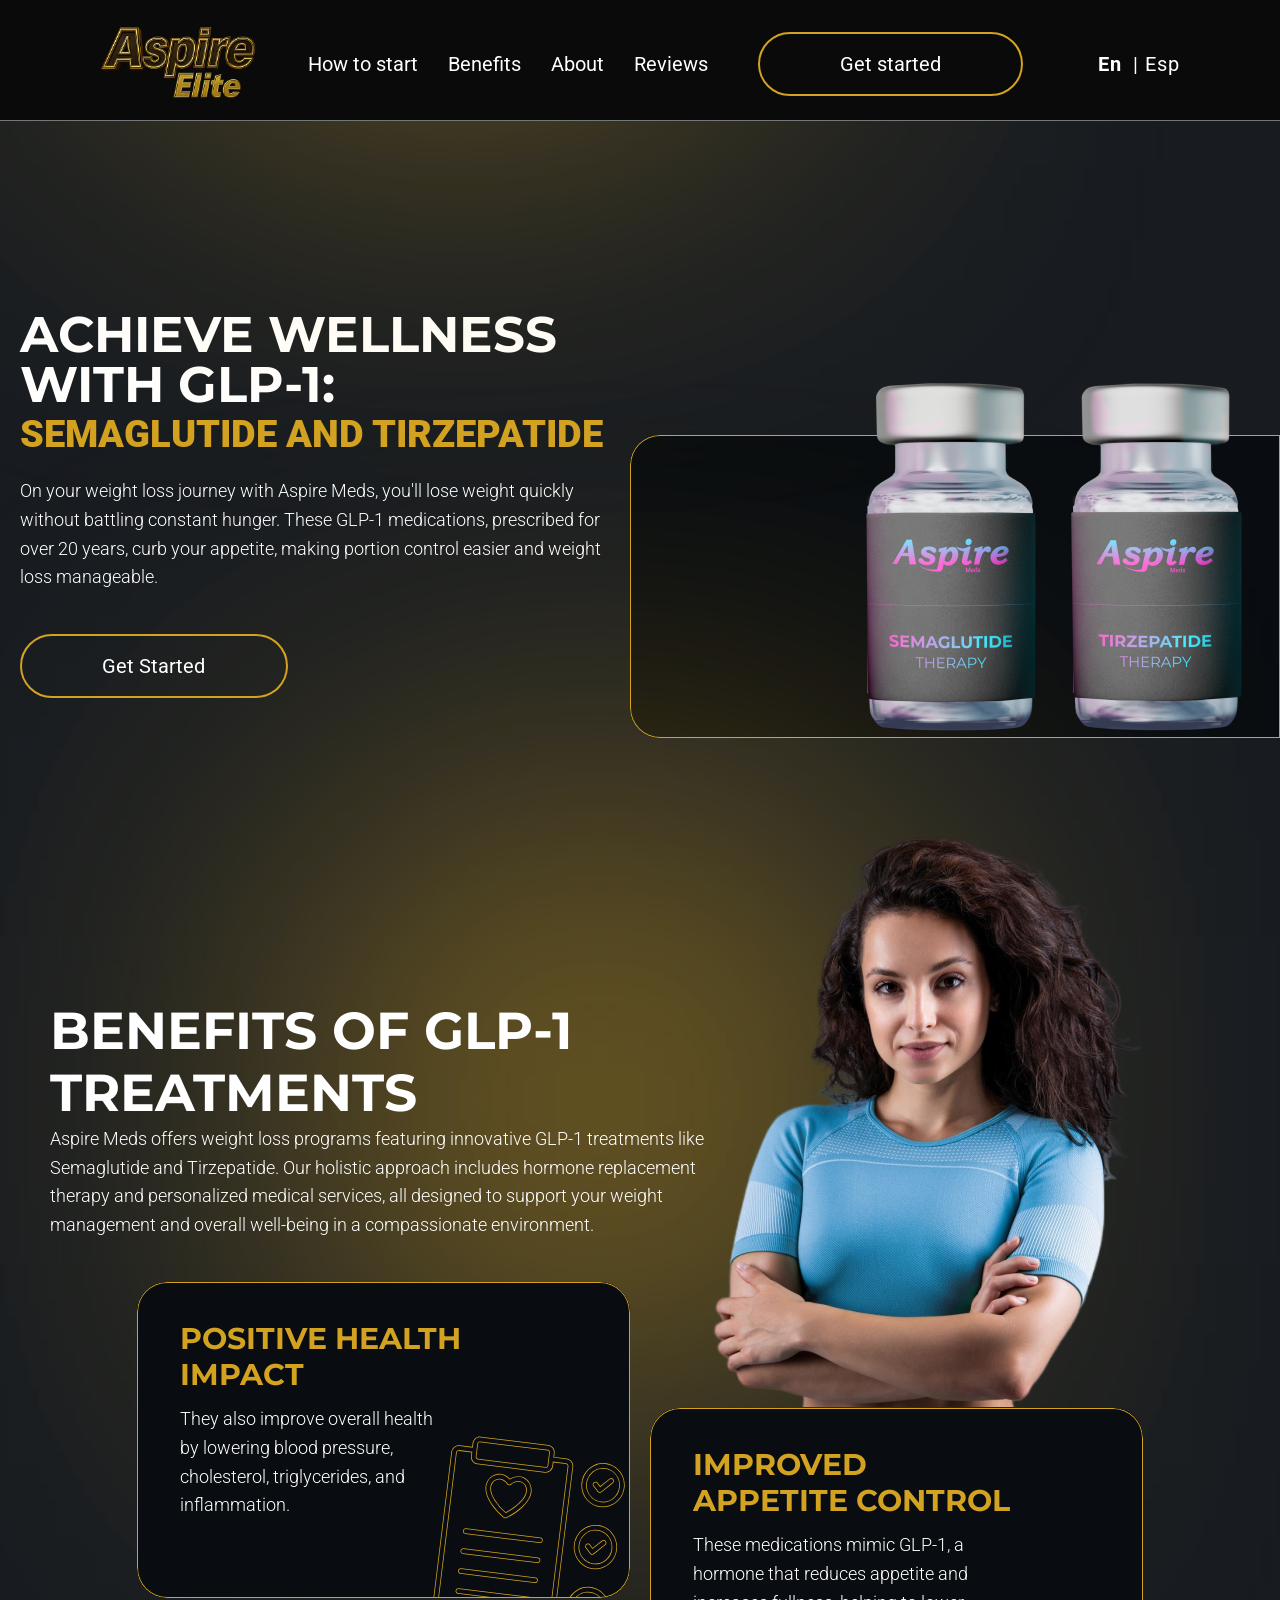
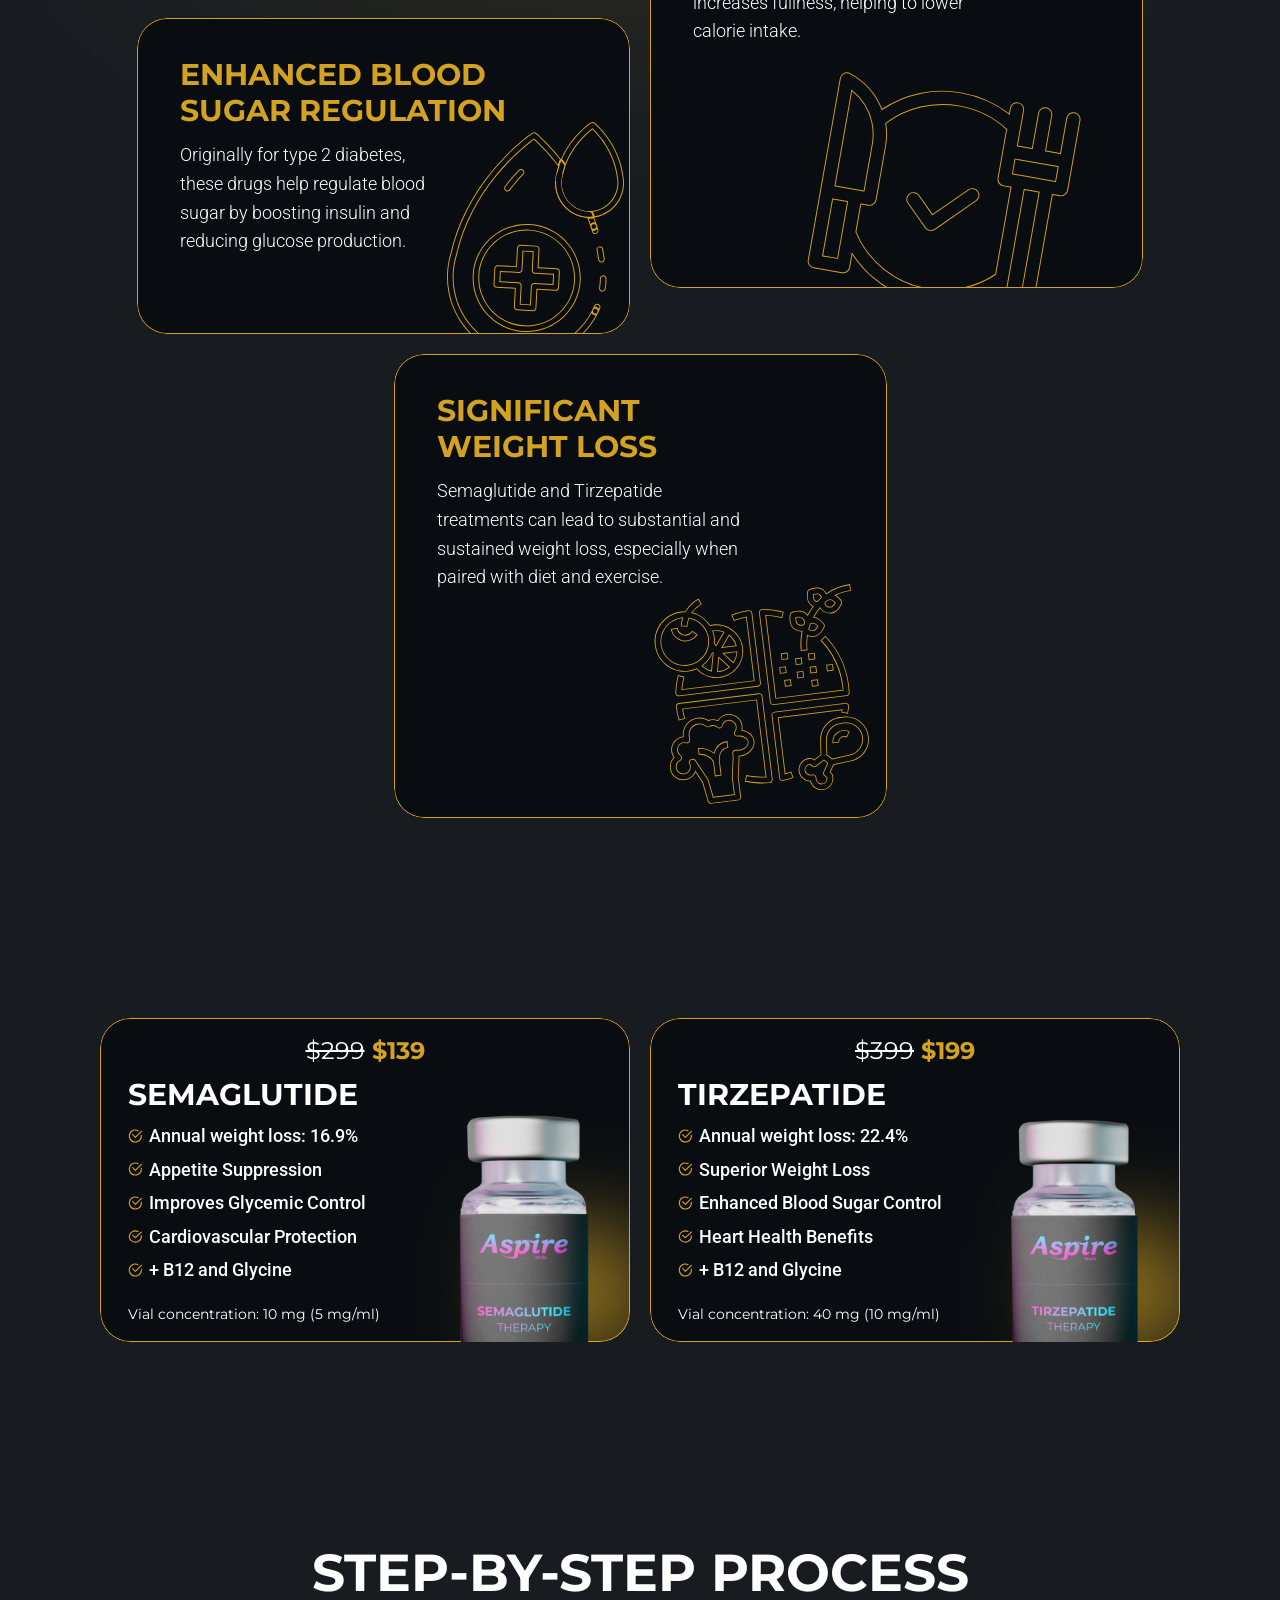
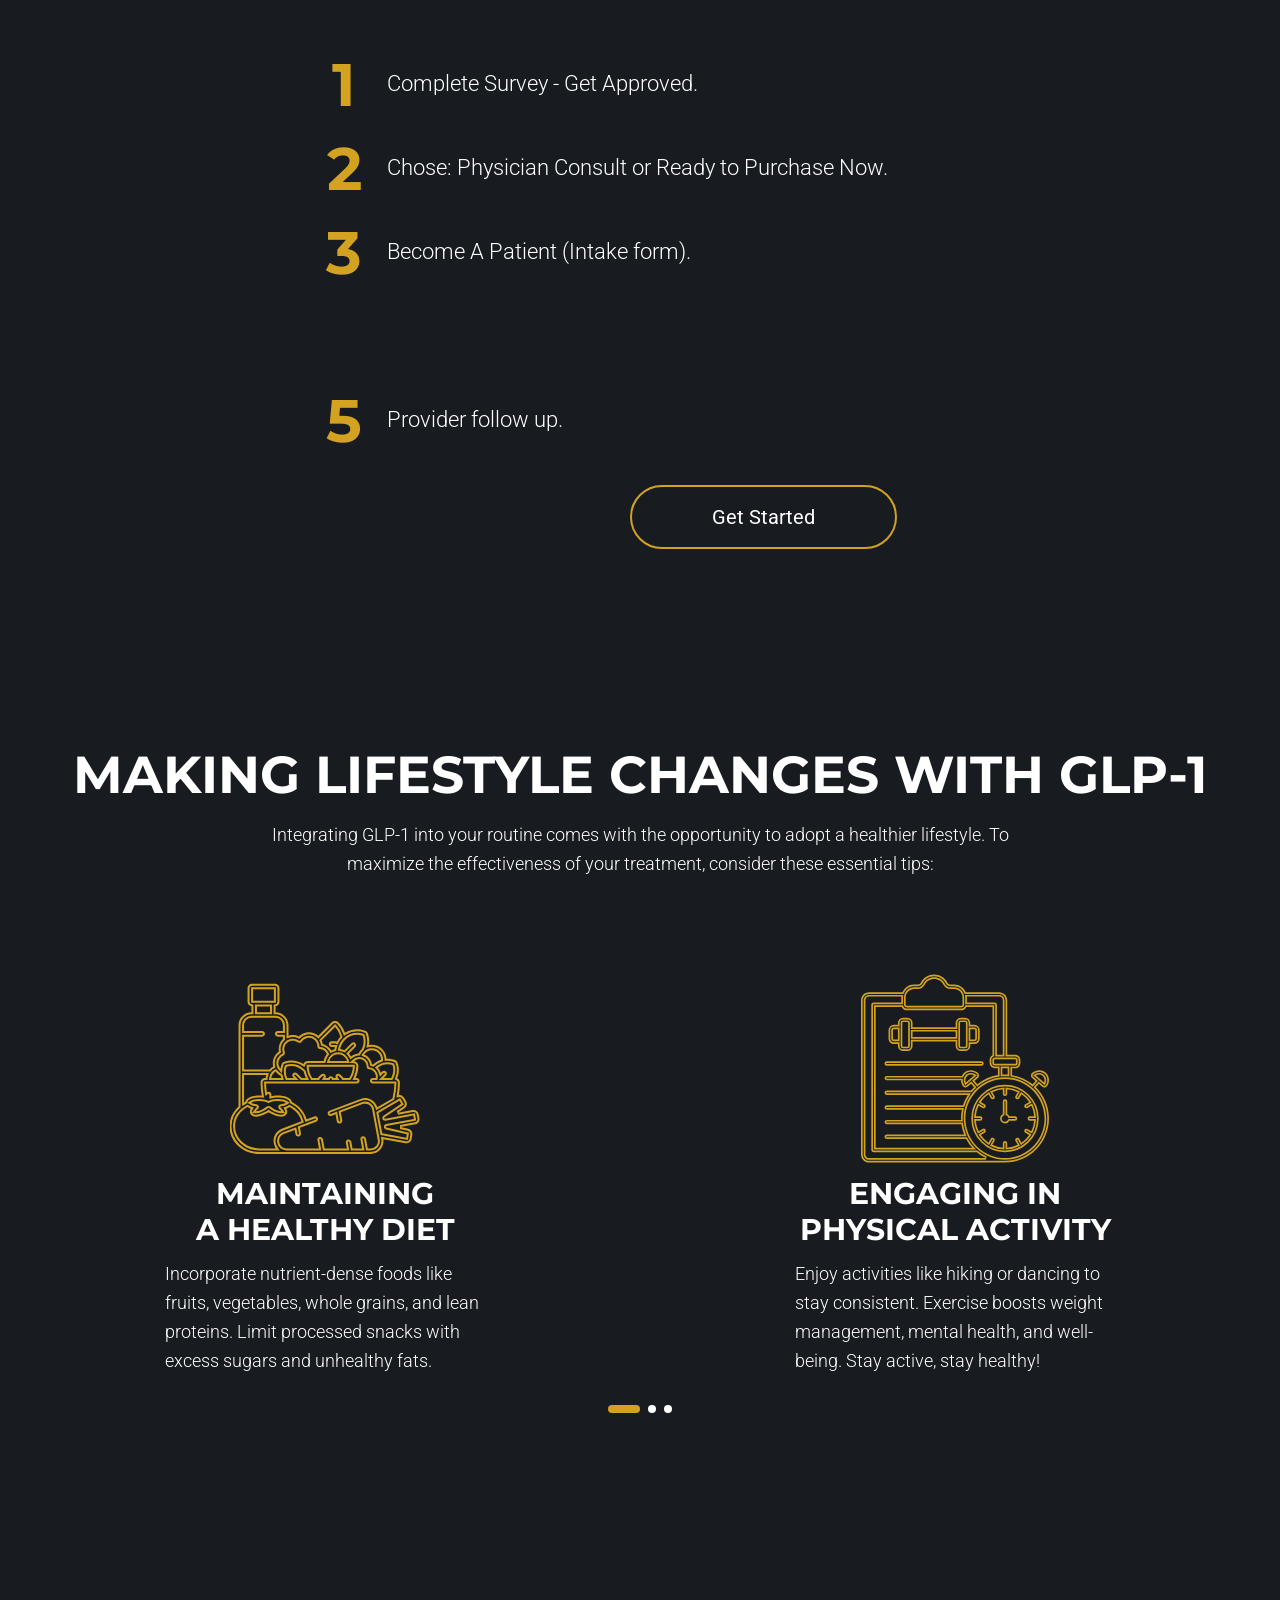
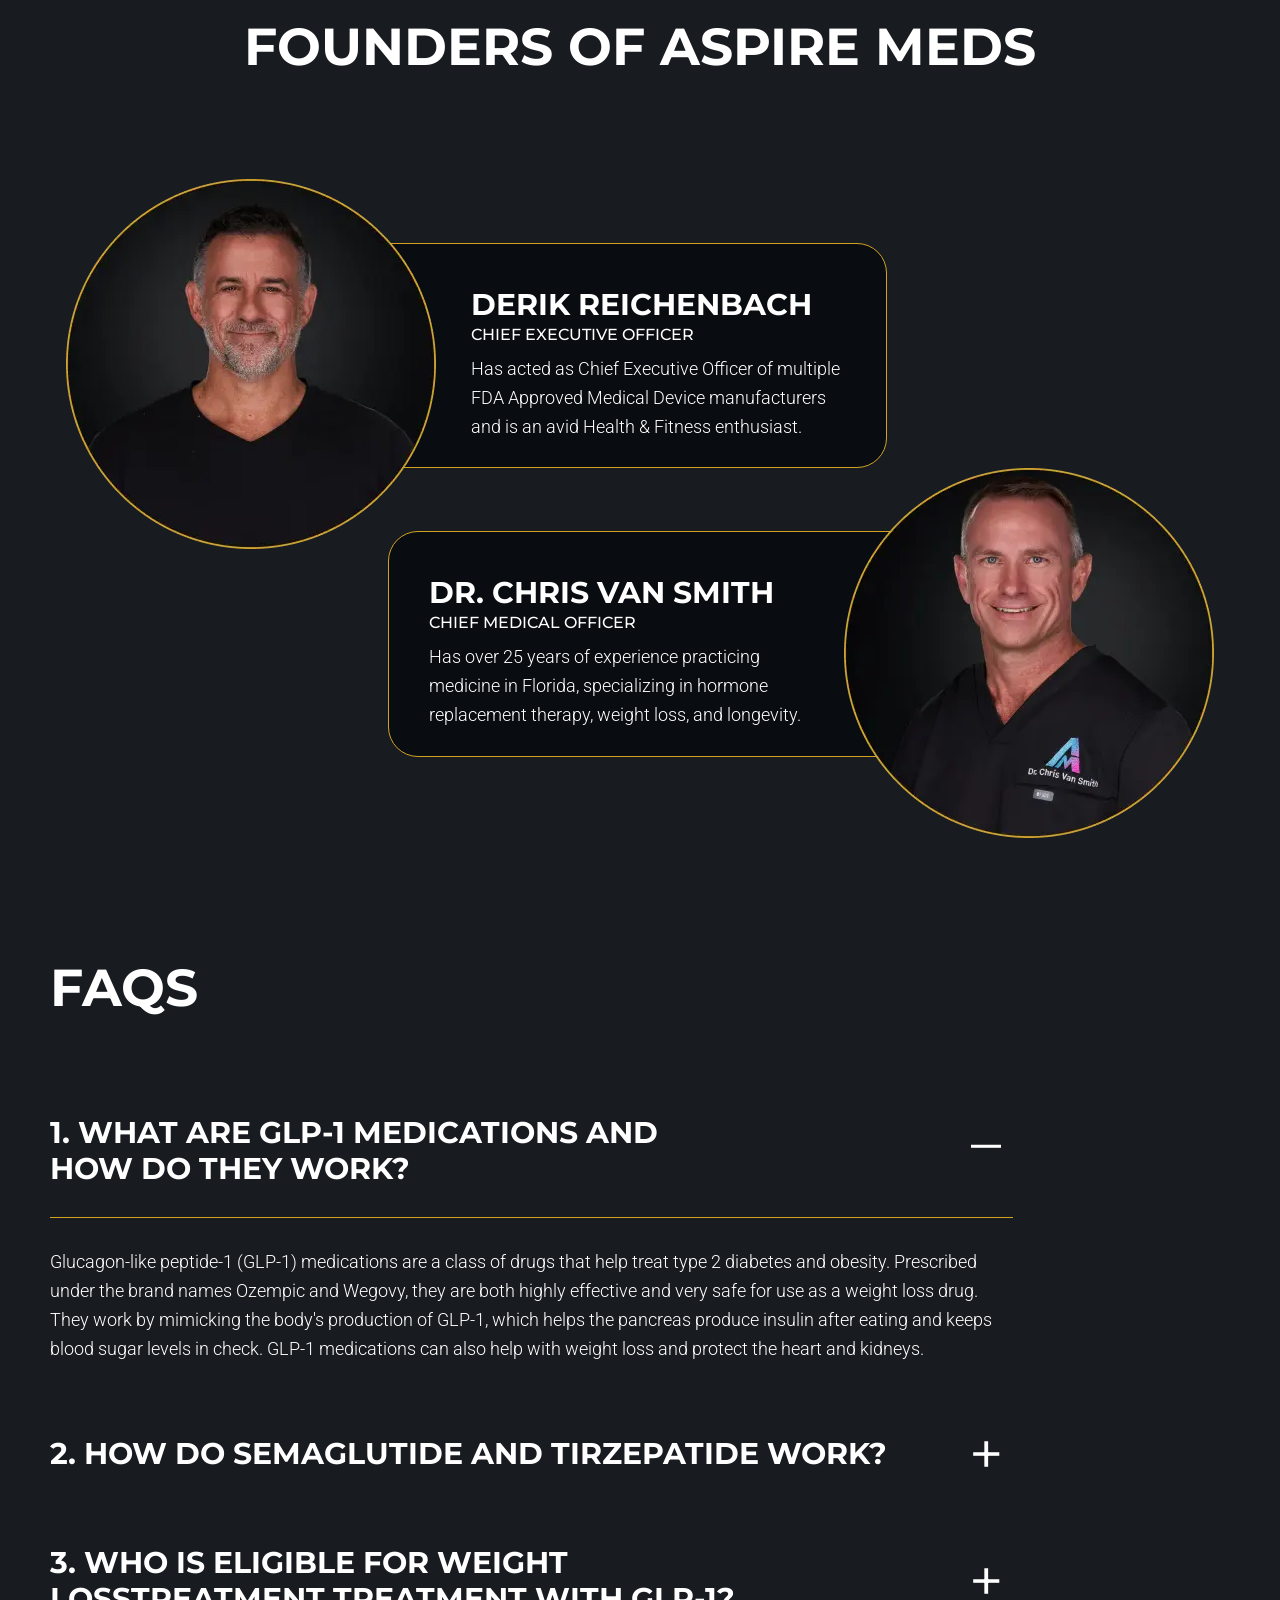
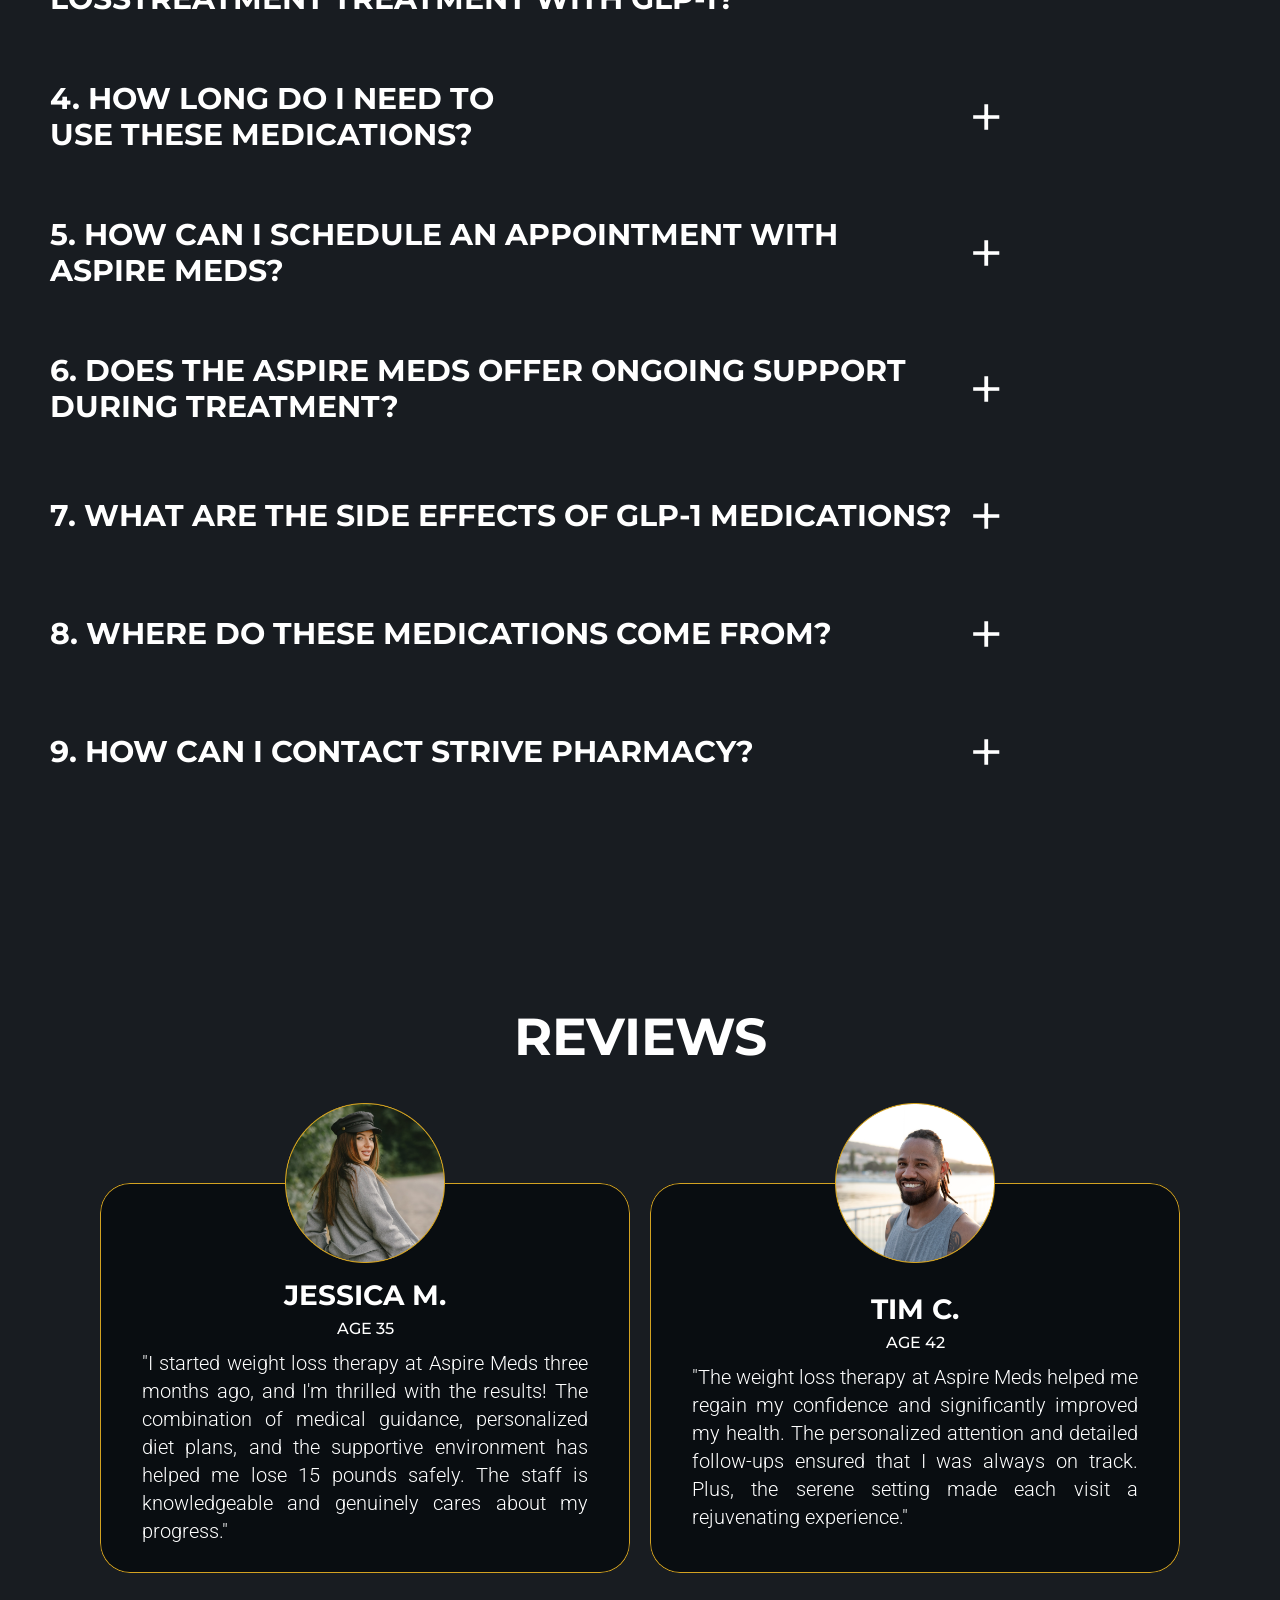
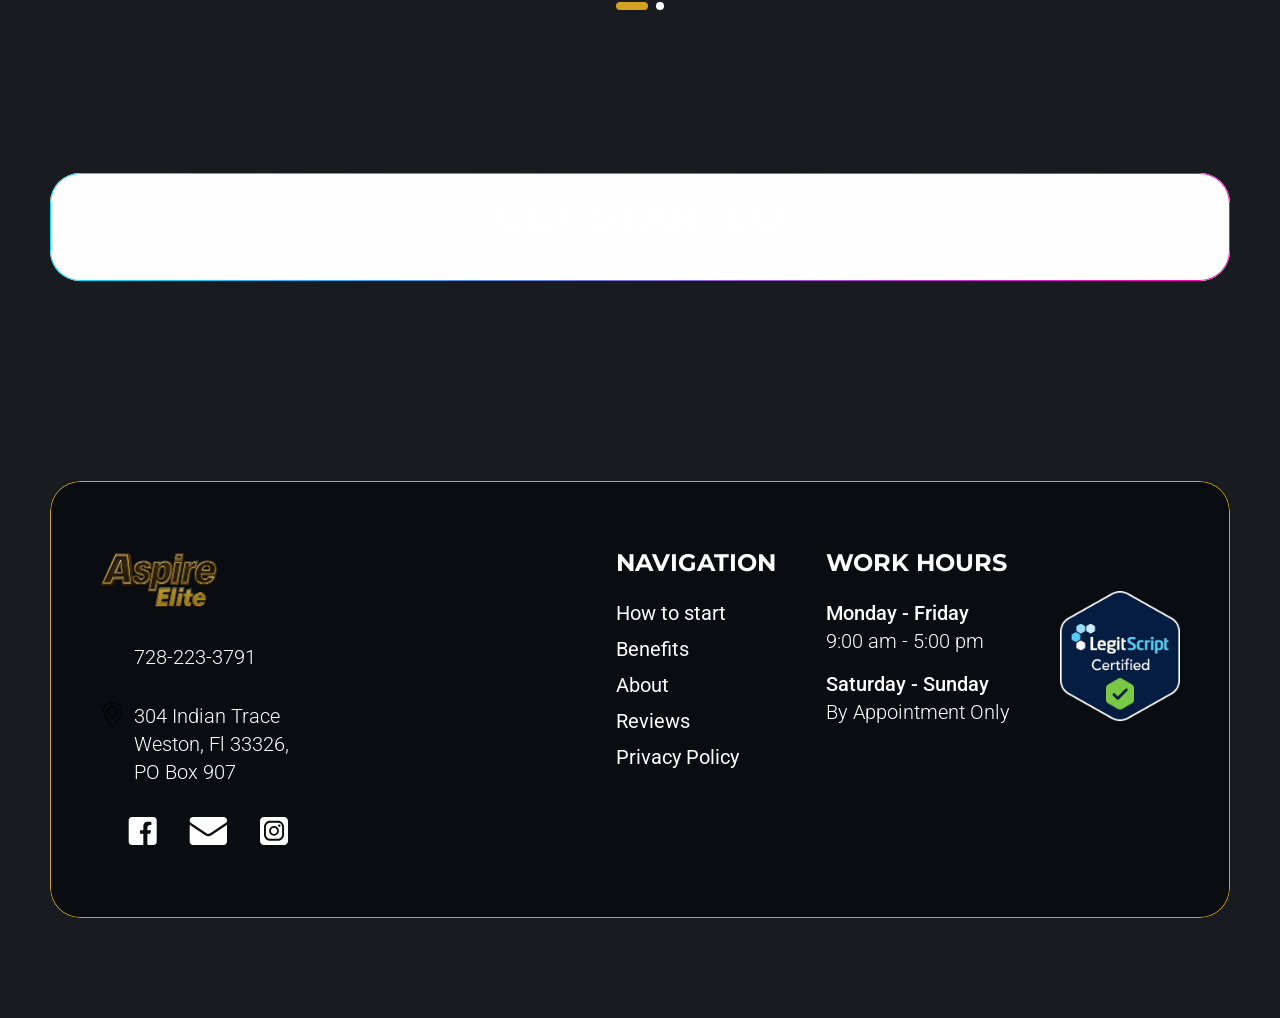
==== commit c8264756: "changed main color and favicon" ====
--- a/index.html
+++ b/index.html
@@ -25,12 +25,12 @@
     />
     <!-- FONTS END -->
     <title>Aspire Meds - Home</title>
-    <link rel="apple-touch-icon" sizes="180x180" href="img/global/favicon.png" />
-    <link rel="apple-touch-icon" sizes="152x152" href="img/global/favicon.png" />
-    <link rel="apple-touch-icon" sizes="120x120" href="img/global/favicon.png" />
-    <link rel="apple-touch-icon" sizes="76x76" href="img/global/favicon.png" />
-    <link rel="apple-touch-icon" sizes="57x57" href="img/global/favicon.png" />
-    <link rel="icon" type="image/x-icon" href="img/global/favicon.png" />
+    <link rel="apple-touch-icon" sizes="180x180" href="img/global/favicon-dark.png" />
+    <link rel="apple-touch-icon" sizes="152x152" href="img/global/favicon-dark.png" />
+    <link rel="apple-touch-icon" sizes="120x120" href="img/global/favicon-dark.png" />
+    <link rel="apple-touch-icon" sizes="76x76" href="img/global/favicon-dark.png" />
+    <link rel="apple-touch-icon" sizes="57x57" href="img/global/favicon-dark.png" />
+    <link rel="icon" type="image/x-icon" href="img/global/favicon-dark.png" />
     <link rel="stylesheet" href="css/index.css" />
     <!-- Meta Pixel Code -->
     <script>
